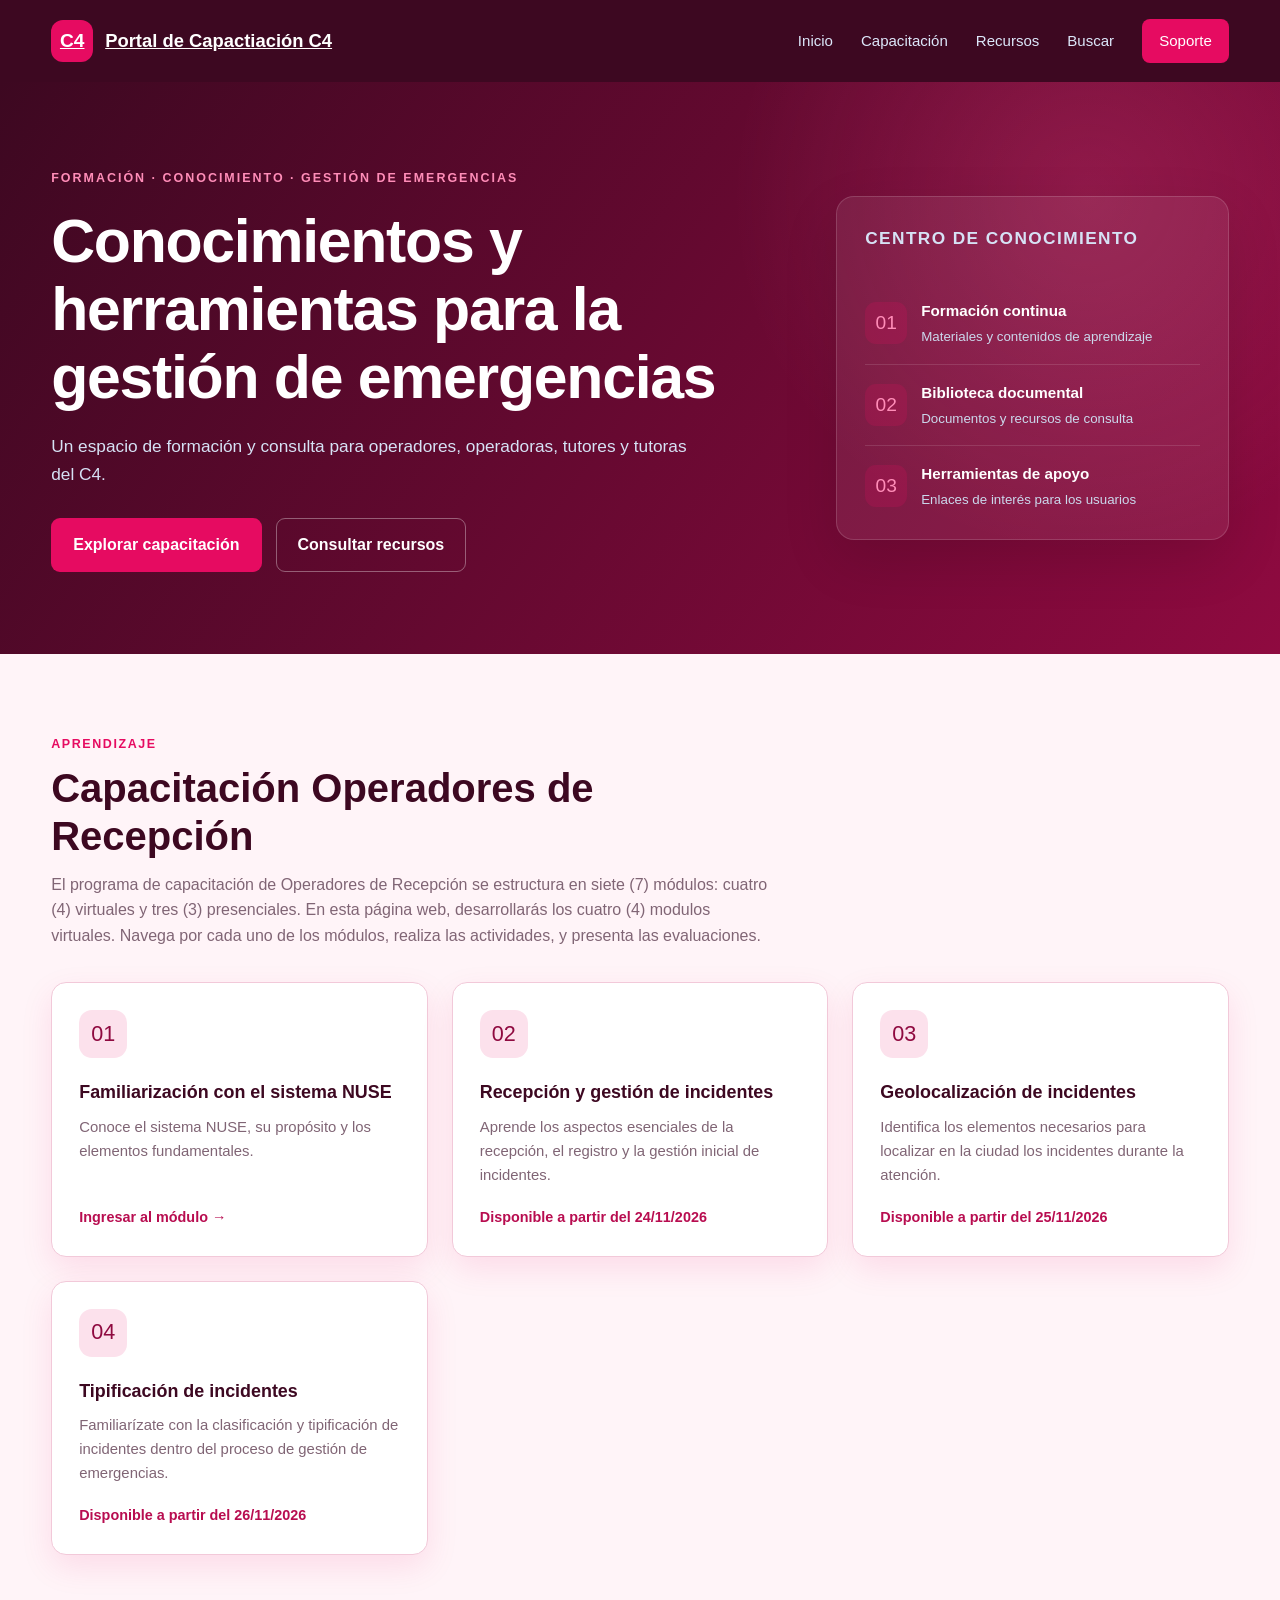
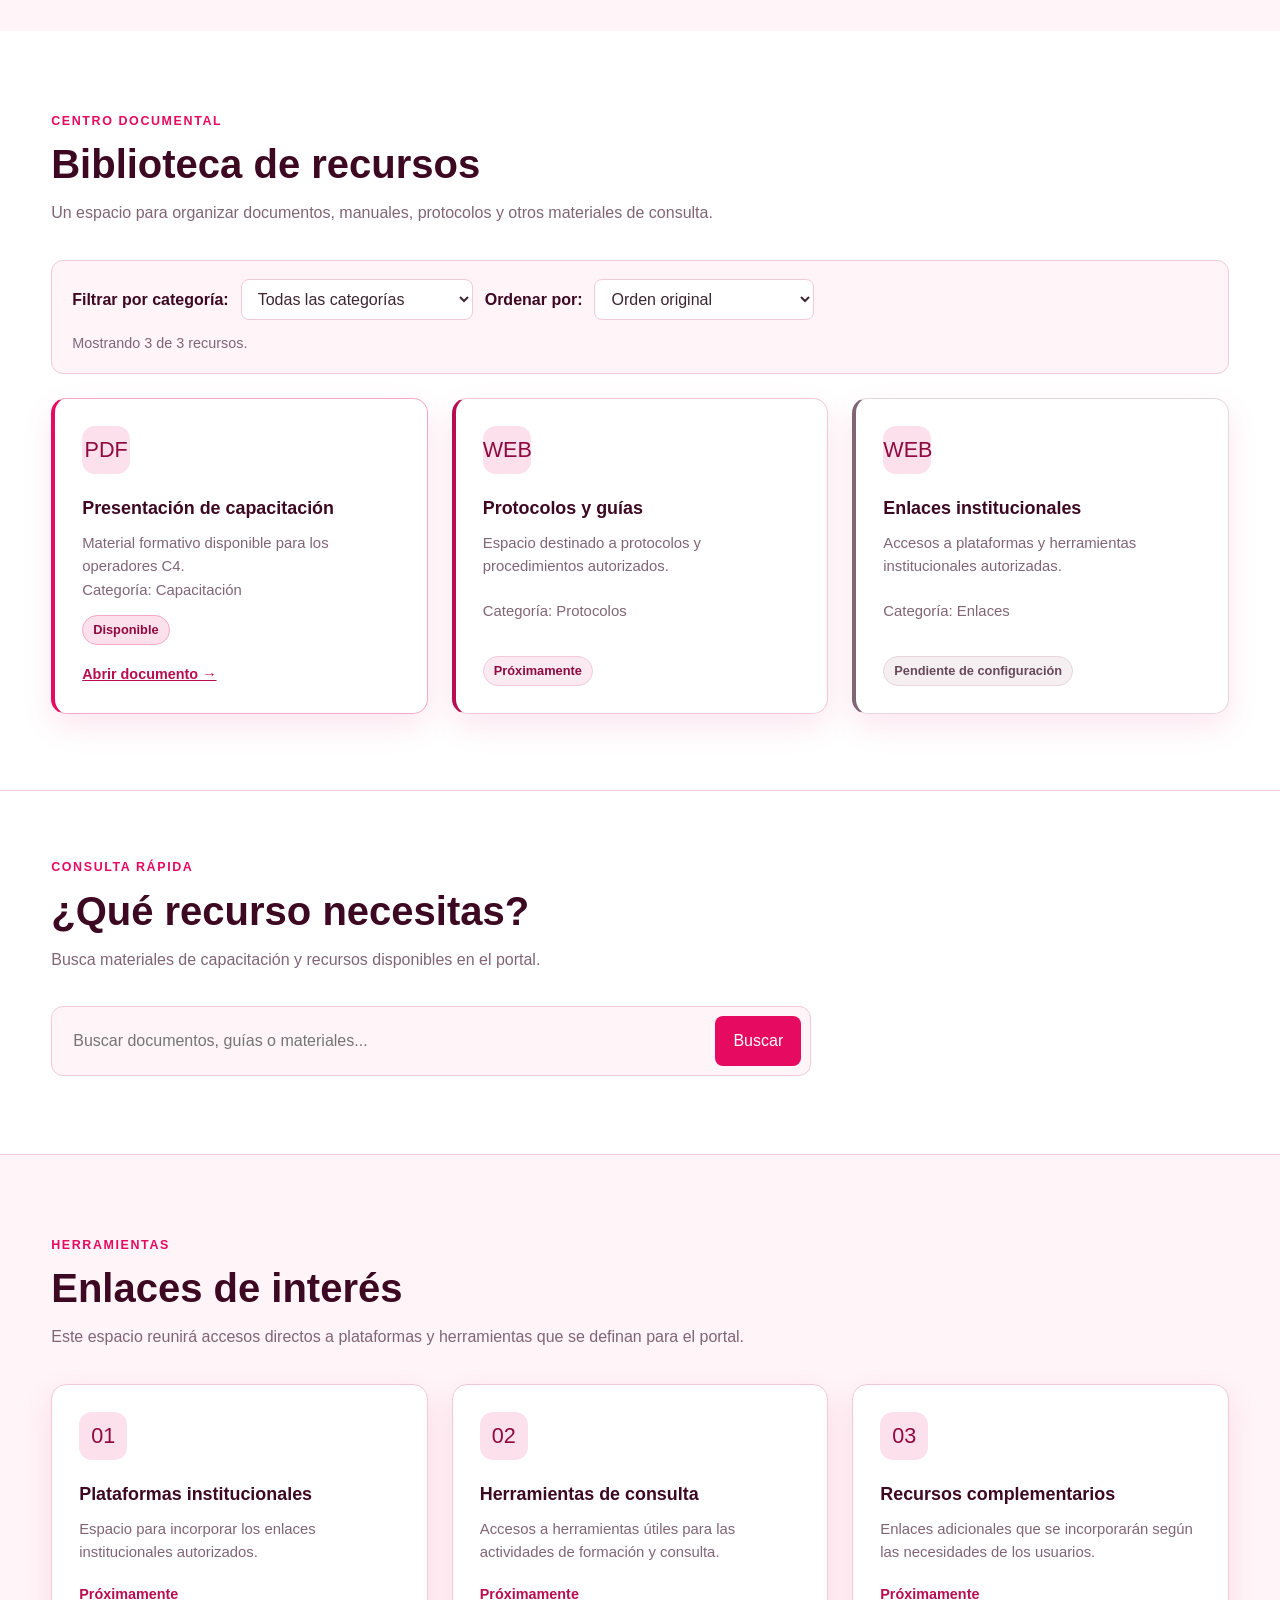
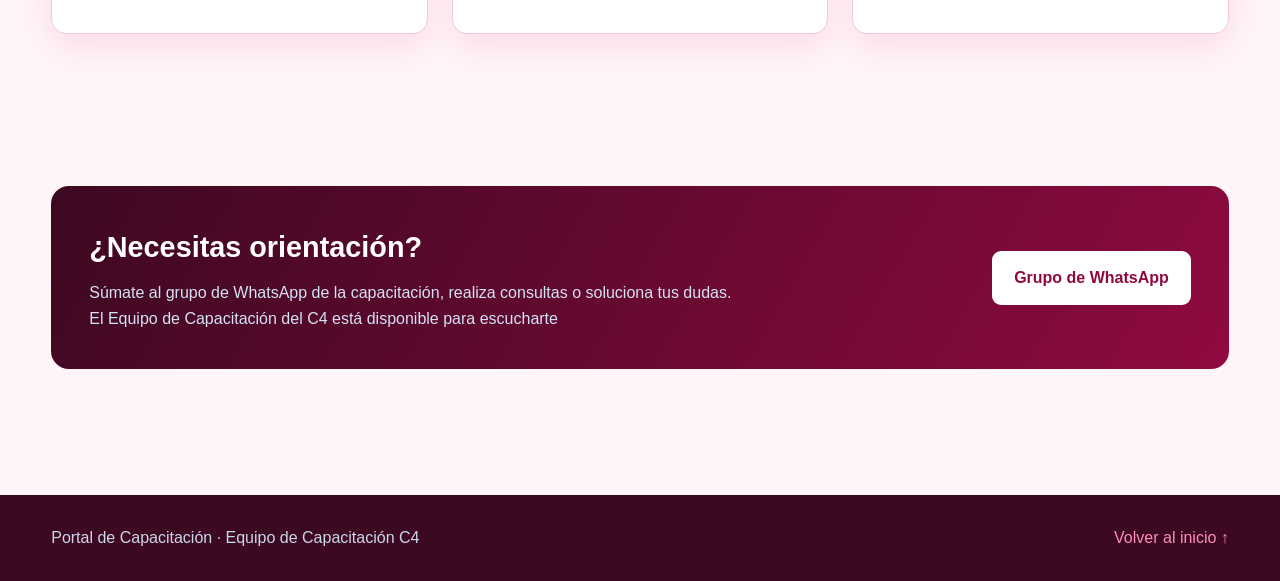
==== index.html @ d9628cd6 "Update index.html" ====
<!DOCTYPE html>
<html lang="es">

<head>
    <link rel="icon" type="image/png" href="/operadoresC4/assets/img/logo.png">
    <meta charset="UTF-8">
    <meta name="viewport" content="width=device-width, initial-scale=1.0">
    <meta name="description" content="Portal de capacitación y recursos para operadores, operadores, tutores y tutoras del C4.">
    <meta name="theme-color" content="#071A3D">

    <title>Portal de Capacitación | Operador de Recepción C4</title>

    <link rel="stylesheet" href="assets/css/style.css">
</head>

<body>

    <!-- ENCABEZADO -->
    <header>
        <div class="navbar">

            <a class="logo" href="#inicio" aria-label="Ir al inicio">
                <span class="logo-mark" aria-hidden="true">C4</span>
                <span>Portal de Capactiación C4</span>
            </a>

            <nav class="nav-links" aria-label="Navegación principal">
                <a href="#inicio">Inicio</a>
                <a href="#formacion">Capacitación</a>
                <a href="#recursos">Recursos</a>
                <a href="#busqueda">Buscar</a>
                <a class="nav-cta" href="#contacto">Soporte</a>
            </nav>

        </div>
    </header>

    <main>

        <!-- PRESENTACIÓN PRINCIPAL -->
        <section id="inicio" class="hero">

            <div class="hero-inner">

                <div class="hero-content">

                    <span class="eyebrow">
                        FORMACIÓN · CONOCIMIENTO · GESTIÓN DE EMERGENCIAS
                    </span>

                    <h1>
                        Conocimientos y herramientas para
                        la gestión de emergencias
                    </h1>

                    <p>
                        Un espacio de formación y consulta para operadores, 
                        operadoras, tutores y tutoras del C4.
                    </p>

                    <div class="hero-actions">

                        <a class="btn" href="#formacion">
                            Explorar capacitación
                        </a>

                        <a class="btn btn-outline" href="#recursos">
                            Consultar recursos
                        </a>

                    </div>

                </div>

                <aside class="hero-panel" aria-label="Accesos destacados">

                    <p class="panel-label">Centro de conocimiento</p>

                    <div class="panel-item">
                        <span class="panel-icon" aria-hidden="true">01</span>
                        <div>
                            <strong>Formación continua</strong>
                            <small>Materiales y contenidos de aprendizaje</small>
                        </div>
                    </div>

                    <div class="panel-item">
                        <span class="panel-icon" aria-hidden="true">02</span>
                        <div>
                            <strong>Biblioteca documental</strong>
                            <small>Documentos y recursos de consulta</small>
                        </div>
                    </div>

                    <div class="panel-item">
                        <span class="panel-icon" aria-hidden="true">03</span>
                        <div>
                            <strong>Herramientas de apoyo</strong>
                            <small>Enlaces de interés para los usuarios</small>
                        </div>
                    </div>

                </aside>

            </div>

        </section>

        <!-- FORMACIÓN Y CAPACITACIÓN -->
        <section id="formacion" class="section">

            <div class="container">

                <div class="section-heading">

                    <span class="section-kicker">APRENDIZAJE</span>

                    <h2>Capacitación Operadores de Recepción</h2>

                    <p>
                        El programa de capacitación de Operadores de Recepción se estructura en siete (7) módulos: 
                        cuatro (4) virtuales y tres (3) presenciales.
                        En esta página web, desarrollarás los cuatro (4) modulos virtuales. 
                        Navega por cada uno de los módulos, realiza las actividades, y presenta las evaluaciones.
                    </p>

                </div>

                
            <div class="resource-grid">
            
                <a class="resource-card" href="modulos/familiarizacion-nuse.html">
                    <span class="resource-icon" aria-hidden="true">01</span>
            
                    <h3>Familiarización con el sistema NUSE</h3>
            
                    <p>
                        Conoce el sistema NUSE, su propósito y los elementos
                        fundamentales.
                    </p>
            
                    <span class="card-link">Ingresar al módulo →</span>
                </a>
            
                <a class="resource-card" href="modulos/recepcion-n-incidentes.html">
                    <span class="resource-icon" aria-hidden="true">02</span>
            
                    <h3>Recepción y gestión de incidentes</h3>
            
                    <p>
                        Aprende los aspectos esenciales de la recepción,
                        el registro y la gestión inicial de incidentes.
                    </p>
            
                    <span class="card-link"> Disponible a partir del 24/11/2026</span>
                </a>
            
                <a class="resource-card" href="modulos/geolocalizacion-incidentes.html">
                    <span class="resource-icon" aria-hidden="true">03</span>
            
                    <h3>Geolocalización de incidentes</h3>
            
                    <p>
                        Identifica los elementos necesarios para localizar
                        en la ciudad los incidentes durante la atención.
                    </p>
            
                    <span class="card-link">Disponible a partir del 25/11/2026</span>
                </a>
            
                <a class="resource-card" href="modulos/tipificacion-incidentes.html">
                    <span class="resource-icon" aria-hidden="true">04</span>
            
                    <h3>Tipificación de incidentes</h3>
            
                    <p>
                        Familiarízate con la clasificación y tipificación
                        de incidentes dentro del proceso de gestión de emergencias.
                    </p>
            
                    <span class="card-link">Disponible a partir del 26/11/2026</span>
                </a>
            
            </div>

            </div>

        </section>

        <!-- BIBLIOTECA DE RECURSOS -->
        <section id="recursos" class="section" style="background: #FFFFFF;">

            <div class="container">

                <div class="section-heading">

                    <span class="section-kicker">CENTRO DOCUMENTAL</span>

                    <h2>Biblioteca de recursos</h2>

                    <p>
                        Un espacio para organizar documentos, manuales,
                        protocolos y otros materiales de consulta.
                    </p>

                </div>

            <div class="library-filters">
                <label for="filtroCategoria">Filtrar por categoría:</label>
            
                <select id="filtroCategoria" name="categoria">
                    <option value="todas">Todas las categorías</option>
                    <option value="Capacitación">Capacitación</option>
                    <option value="Protocolos">Protocolos</option>
                    <option value="Enlaces">Enlaces institucionales</option>
                </select>
                
                <label for="ordenRecursos">Ordenar por:</label>
                <select id="ordenRecursos" name="orden">
                    <option value="original">Orden original</option>
                    <option value="nombre">Nombre (A–Z)</option>
                    <option value="disponibilidad">Disponibilidad</option>
                </select>

                <p id="resultadoFiltro" aria-live="polite">
                    Mostrando todos los recursos.
                </p>
            </div>
   
            <div
                id="bibliotecaRecursos"
                class="resource-grid"
                aria-live="polite"
            >
                <article class="resource-card">
                    <span class="resource-icon" aria-hidden="true">PDF</span>
            
                    <h3>Materiales de la capacitación</h3>
            
                    <p>
                        Consulta el material formativo disponible
                        para Operador de Recepción.
                    </p>
            
                    <a
                        class="card-link"
                        href="assets/documentos/Presentaci%C3%B3n_1.pdf"
                        target="_blank"
                        rel="noopener noreferrer"
                    >
                        Abrir documento →
                    </a>
                </article>
            
                <article class="resource-card">
                    <span class="resource-icon" aria-hidden="true">GUIA</span>
            
                    <h3>Protocolos y guías</h3>
            
                    <p>
                        Espacio destinado a protocolos y procedimientos
                        autorizados.
                    </p>
            
                    <span class="card-link">Próximamente</span>
                </article>
            
                <article class="resource-card">
                    <span class="resource-icon" aria-hidden="true">WEB</span>
            
                    <h3>Enlaces institucionales</h3>
            
                    <p>
                        Accesos a plataformas y herramientas
                        de ayuda.
                    </p>
            
                    <span class="card-link">Pendientes de configuración</span>
                </article>
            </div>
            </div>

        </section>

        <!-- BUSCADOR -->
        <section id="busqueda" class="search-section">

            <div class="container">

                <div class="section-heading">

                    <span class="section-kicker">CONSULTA RÁPIDA</span>

                    <h2>¿Qué recurso necesitas?</h2>

                    <p>
                        Busca materiales de capacitación y recursos
                        disponibles en el portal.
                    </p>

                </div>

                <form
                    class="search-box"
                    id="searchForm"
                    role="search"
                >

                    <label
                        for="searchInput"
                        style="position:absolute; width:1px; height:1px; overflow:hidden; clip-path:inset(50%);"
                    >
                        Buscar recursos
                    </label>

                    <input
                        type="search"
                        id="searchInput"
                        name="q"
                        placeholder="Buscar documentos, guías o materiales..."
                    >

                    <button type="submit">Buscar</button>

                </form>

                <div
                    id="searchResults"
                    class="search-results"
                    aria-live="polite"
                ></div>

            </div>

        </section>

        <!-- ENLACES DE INTERÉS -->
        <section id="enlaces" class="section">

            <div class="container">

                <div class="section-heading">

                    <span class="section-kicker">HERRAMIENTAS</span>

                    <h2>Enlaces de interés</h2>

                    <p>
                        Este espacio reunirá accesos directos a plataformas
                        y herramientas que se definan para el portal.
                    </p>

                </div>

                <div class="resource-grid">

                    <article class="resource-card">

                        <span class="resource-icon" aria-hidden="true">01</span>

                        <h3>Plataformas institucionales</h3>

                        <p>
                            Espacio para incorporar los enlaces institucionales
                            autorizados.
                        </p>

                        <span class="card-link">Próximamente</span>

                    </article>

                    <article class="resource-card">

                        <span class="resource-icon" aria-hidden="true">02</span>

                        <h3>Herramientas de consulta</h3>

                        <p>
                            Accesos a herramientas útiles para las actividades
                            de formación y consulta.
                        </p>

                        <span class="card-link">Próximamente</span>

                    </article>

                    <article class="resource-card">

                        <span class="resource-icon" aria-hidden="true">03</span>

                        <h3>Recursos complementarios</h3>

                        <p>
                            Enlaces adicionales que se incorporarán según
                            las necesidades de los usuarios.
                        </p>

                        <span class="card-link">Próximamente</span>

                    </article>

                </div>

            </div>

        </section>

        <!-- CONTACTO Y SOPORTE -->
        <section id="contacto" class="section">

            <div class="container">

                <div class="contact-box">

                    <div>

                        <h2>¿Necesitas orientación?</h2>

                        <p>
                            Súmate al grupo de WhatsApp de la capacitación, realiza consultas o
                            soluciona tus dudas. El Equipo de Capacitación del C4 está disponible
                            para escucharte
                        </p>

                    </div>

                    <a
                        class="btn"
                        href="https://chat.whatsapp.com/EVJn0rxJquo6xdqb8U2rnk?s=cl&p=i&mlu=4&ilr=4"
                        target="_blank"
                        rel="noopener noreferrer"
                    >
                        Grupo de WhatsApp 
                    </a>

                </div>

            </div>

        </section>

    </main>

    <!-- PIE DE PÁGINA -->
    <footer class="footer">

        <div class="footer-inner">

            <p>
                Portal de Capacitación · Equipo de Capacitación C4
            </p>

            <a href="#inicio">Volver al inicio ↑</a>

        </div>

    </footer>

    <!-- FUNCIONALIDAD DEL BUSCADOR -->
    <script src="assets/js/script.js"></script>

</body>
</html>
---- assets/css/style.css ----
/* =========================================
   PORTAL OPERADORES C4
   Diseño institucional y tecnológico
========================================= */

:root {
    --azul-oscuro: #3D0821;
    --azul: #8F0A40;
    --azul-brillante: #E60B61;
    --cian: #FF5C9A;
    --fondo: #FFF4F8;
    --blanco: #FFFFFF;
    --texto: #3D2631;
    --texto-secundario: #806575;
    --borde: #F2C9D9;
    --sombra: 0 12px 32px rgba(230, 11, 97, 0.10);
}
* {
    margin: 0;
    padding: 0;
    box-sizing: border-box;
}

html {
    scroll-behavior: smooth;
    scroll-padding-top: 90px;
}

body {
    font-family: Arial, Helvetica, sans-serif;
    background: var(--fondo);
    color: var(--texto);
    line-height: 1.6;
}

a {
    color: inherit;
}

button,
input {
    font: inherit;
}

/* ENCABEZADO Y NAVEGACIÓN */

header {
    background: var(--azul-oscuro);
    color: var(--blanco);
}

.navbar {
    width: min(1200px, 92%);
    min-height: 82px;
    margin: auto;
    display: flex;
    justify-content: space-between;
    align-items: center;
    gap: 24px;
}

.logo {
    display: flex;
    align-items: center;
    gap: 12px;
    color: var(--blanco);
    font-size: 1.15rem;
    font-weight: 700;
}

.logo-mark {
    width: 42px;
    height: 42px;
    display: grid;
    place-items: center;
    border-radius: 12px;
    background: var(--azul-brillante);
    color: white;
    font-size: 1.2rem;
    font-weight: 800;
}

.nav-links {
    display: flex;
    align-items: center;
    gap: 28px;
}

.nav-links a {
    color: #DCE7FA;
    text-decoration: none;
    font-size: 0.94rem;
    transition: color 0.2s ease;
}

.nav-links a:hover {
    color: var(--cian);
}

.nav-links .nav-cta {
    padding: 10px 17px;
    border-radius: 8px;
    background: var(--azul-brillante);
    color: white;
}

/* PRESENTACIÓN PRINCIPAL */

.hero {
    position: relative;
    overflow: hidden;
    background:
        radial-gradient(
            circle at 85% 20%,
            rgba(56, 189, 248, 0.18),
            transparent 30%
        ),
        linear-gradient(125deg, #071A3D, #123C82);
    color: white;
}

.hero-inner {
    width: min(1200px, 92%);
    min-height: 440px;
    margin: auto;
    padding: 82px 0;
    display: grid;
    grid-template-columns: 1.3fr 0.7fr;
    align-items: center;
    gap: 56px;
}

.eyebrow {
    display: inline-block;
    margin-bottom: 18px;
    color: #7DD3FC;
    font-size: 0.78rem;
    font-weight: 700;
    letter-spacing: 2px;
    text-transform: uppercase;
}

.hero h1 {
    max-width: 740px;
    margin-bottom: 22px;
    font-size: clamp(2.3rem, 5vw, 3.8rem);
    line-height: 1.12;
    letter-spacing: -1.3px;
}

.hero p {
    max-width: 650px;
    margin-bottom: 30px;
    color: #D6E2F5;
    font-size: 1.08rem;
}

.hero-actions {
    display: flex;
    flex-wrap: wrap;
    gap: 14px;
}

.btn {
    display: inline-flex;
    justify-content: center;
    align-items: center;
    gap: 8px;
    padding: 13px 21px;
    border: 1px solid transparent;
    border-radius: 9px;
    background: var(--azul-brillante);
    color: white;
    text-decoration: none;
    font-weight: 700;
    transition:
        transform 0.2s ease,
        background 0.2s ease;
}

.btn:hover {
    transform: translateY(-2px);
    background: #1D4ED8;
}

.btn-outline {
    border-color: rgba(255, 255, 255, 0.35);
    background: transparent;
    color: white;
}

.btn-outline:hover {
    background: rgba(255, 255, 255, 0.1);
}

.hero-panel {
    padding: 28px;
    border: 1px solid rgba(255, 255, 255, 0.15);
    border-radius: 18px;
    background: rgba(255, 255, 255, 0.07);
    box-shadow: 0 20px 55px rgba(0, 0, 0, 0.12);
}

.panel-label {
    margin-bottom: 20px;
    color: #93C5FD;
    font-size: 0.78rem;
    font-weight: 700;
    letter-spacing: 1.4px;
    text-transform: uppercase;
}

.panel-item {
    display: flex;
    align-items: center;
    gap: 14px;
    padding: 16px 0;
    border-bottom: 1px solid rgba(255, 255, 255, 0.12);
}

.panel-item:last-child {
    padding-bottom: 0;
    border-bottom: 0;
}

.panel-icon {
    width: 42px;
    height: 42px;
    flex-shrink: 0;
    display: grid;
    place-items: center;
    border-radius: 11px;
    background: rgba(56, 189, 248, 0.14);
    color: #7DD3FC;
    font-size: 1.2rem;
}

.panel-item strong {
    display: block;
    font-size: 0.95rem;
}

.panel-item small {
    display: block;
    margin-top: 3px;
    color: #CBD8EC;
}

/* CONTENIDO GENERAL */

.container {
    width: min(1200px, 92%);
    margin: auto;
}

.section {
    padding: 76px 0;
}

.section-heading {
    max-width: 720px;
    margin-bottom: 34px;
}

.section-kicker {
    color: var(--azul-brillante);
    font-size: 0.78rem;
    font-weight: 700;
    letter-spacing: 1.6px;
    text-transform: uppercase;
}

.section-heading h2 {
    margin: 8px 0 12px;
    color: var(--azul-oscuro);
    font-size: clamp(1.8rem, 4vw, 2.5rem);
    line-height: 1.2;
}

.section-heading p {
    color: var(--texto-secundario);
}

/* TARJETAS DE ACCESO */

.resource-grid {
    display: grid;
    grid-template-columns: repeat(3, minmax(0, 1fr));
    gap: 24px;
}

.resource-card {
    display: flex;
    flex-direction: column;
    min-height: 235px;
    padding: 27px;
    border: 1px solid var(--borde);
    border-radius: 15px;
    background: white;
    box-shadow: var(--sombra);
    text-decoration: none;
    transition:
        transform 0.22s ease,
        border-color 0.22s ease,
        box-shadow 0.22s ease;
}

.resource-card:hover {
    transform: translateY(-5px);
    border-color: #93C5FD;
    box-shadow: 0 18px 38px rgba(7, 26, 61, 0.12);
}

.resource-icon {
    width: 48px;
    height: 48px;
    display: grid;
    place-items: center;
    margin-bottom: 20px;
    border-radius: 13px;
    background: #EAF2FF;
    color: var(--azul-brillante);
    font-size: 1.35rem;
}

.resource-card h3 {
    margin-bottom: 9px;
    color: var(--azul-oscuro);
    font-size: 1.12rem;
}

.resource-card p {
    flex-grow: 1;
    color: var(--texto-secundario);
    font-size: 0.93rem;
}

.card-link {
    display: inline-block;
    margin-top: 18px;
    color: var(--azul-brillante);
    font-size: 0.9rem;
    font-weight: 700;
}

/* BUSCADOR */

.search-section {
    padding: 62px 0;
    background: white;
    border-top: 1px solid var(--borde);
    border-bottom: 1px solid var(--borde);
}

.search-box {
    display: flex;
    align-items: center;
    gap: 12px;
    max-width: 760px;
    margin-top: 24px;
    padding: 9px;
    border: 1px solid var(--borde);
    border-radius: 12px;
    background: var(--fondo);
}

.search-box input {
    width: 100%;
    min-width: 0;
    padding: 12px;
    border: 0;
    outline: 0;
    background: transparent;
    color: var(--texto);
}

.search-box:focus-within {
    border-color: var(--azul-brillante);
    box-shadow: 0 0 0 3px rgba(37, 99, 235, 0.12);
}

.search-box button {
    padding: 12px 18px;
    border: 0;
    border-radius: 8px;
    background: var(--azul-brillante);
    color: white;
    cursor: pointer;
}

.search-results {
    max-width: 760px;
    margin-top: 16px;
}

/* CONTACTO */

.contact-box {
    display: flex;
    justify-content: space-between;
    align-items: center;
    gap: 30px;
    padding: 38px;
    border-radius: 18px;
    background: linear-gradient(120deg, #0B2453, #174A9D);
    color: white;
}

.contact-box h2 {
    margin-bottom: 10px;
    font-size: 1.8rem;
}

.contact-box p {
    max-width: 650px;
    color: #D6E2F5;
}

.contact-box .btn {
    flex-shrink: 0;
    background: white;
    color: var(--azul-oscuro);
}

/* PIE DE PÁGINA */

.footer {
    margin-top: 50px;
    padding: 30px 0;
    background: var(--azul-oscuro);
    color: #CBD8EC;
}

.footer-inner {
    width: min(1200px, 92%);
    margin: auto;
    display: flex;
    justify-content: space-between;
    align-items: center;
    flex-wrap: wrap;
    gap: 16px;
}

.footer a {
    color: #93C5FD;
    text-decoration: none;
}

/* ACCESIBILIDAD */

a:focus-visible,
button:focus-visible {
    outline: 3px solid var(--cian);
    outline-offset: 4px;
}

/* DISEÑO ADAPTABLE */

@media (max-width: 900px) {
    .hero-inner {
        grid-template-columns: 1fr;
        gap: 36px;
        padding: 64px 0;
    }

    .hero-panel {
        max-width: 600px;
    }

    .resource-grid {
        grid-template-columns: repeat(2, minmax(0, 1fr));
    }

    .contact-box {
        align-items: flex-start;
        flex-direction: column;
    }
}

@media (max-width: 600px) {
    .navbar {
        padding: 18px 0;
        align-items: flex-start;
        flex-direction: column;
    }

    .nav-links {
        width: 100%;
        flex-wrap: wrap;
        gap: 14px 20px;
    }

    .hero-inner {
        padding: 52px 0;
    }

    .hero h1 {
        letter-spacing: -0.5px;
    }

    .section {
        padding: 54px 0;
    }

    .resource-grid {
        grid-template-columns: 1fr;
    }

    .resource-card {
        min-height: 200px;
    }

    .search-box {
        align-items: stretch;
        flex-direction: column;
    }

    .search-box button {
        width: 100%;
    }

    .contact-box {
        padding: 26px;
    }

    .footer-inner {
        align-items: flex-start;
        flex-direction: column;
    }
}

@media (prefers-reduced-motion: reduce) {
    html {
        scroll-behavior: auto;
    }

    *,
    *::before,
    *::after {
        transition-duration: 0.01ms !important;
        animation-duration: 0.01ms !important;
    }
}

/* FILTROS DE LA BIBLIOTECA */
.library-filters {
    display: flex;
    flex-wrap: wrap;
    align-items: center;
    gap: 12px;
    margin: 0 0 24px;
    padding: 18px 20px;
    border: 1px solid var(--borde);
    border-radius: 12px;
    background: var(--fondo);
}

.library-filters label {
    color: var(--azul-oscuro);
    font-weight: 700;
}

.library-filters select {
    min-width: 220px;
    padding: 10px 36px 10px 12px;
    border: 1px solid var(--borde);
    border-radius: 8px;
    background: var(--blanco);
    color: var(--texto);
    font: inherit;
    cursor: pointer;
}

.library-filters select:focus-visible {
    outline: 3px solid var(--cian);
    outline-offset: 3px;
}

#resultadoFiltro {
    flex-basis: 100%;
    margin: 0;
    color: var(--texto-secundario);
    font-size: 0.9rem;
}

@media (max-width: 600px) {
    .library-filters {
        align-items: stretch;
        flex-direction: column;
    }

    .library-filters select {
        width: 100%;
        min-width: 0;
    }
}


/* INDICADORES DE DISPONIBILIDAD — PALETA ROSA */

.resource-card.status-available {
    border: 1px solid #F5A8C7;
    border-left: 4px solid #E60B61;
}

.resource-card.status-upcoming {
    border: 1px solid #F2C9D9;
    border-left: 4px solid #B80D50;
}

.resource-card.status-pending {
    border: 1px solid #E8D5DF;
    border-left: 4px solid #806575;
}

.status-badge {
    display: inline-flex;
    align-items: center;
    width: fit-content;
    max-width: 100%;
    margin-top: 12px;
    padding: 5px 10px;
    border: 1px solid transparent;
    border-radius: 999px;
    font-size: 0.8rem;
    font-weight: 700;
    line-height: 1.4;
}

.status-badge.status-available {
    color: #8F0A40;
    background: #FCE1EC;
    border-color: #F5A8C7;
}

.status-badge.status-upcoming {
    color: #8F0A40;
    background: #FBEAF1;
    border-color: #F2C9D9;
}

.status-badge.status-pending {
    color: #68495A;
    background: #F5EFF2;
    border-color: #E8D5DF;
}


/* =========================================
   IDENTIDAD VISUAL ROSA — PORTAL C4
   Color institucional: #E60B61
========================================= */

/* Portada */
.hero {
    background:
        radial-gradient(
            circle at 85% 20%,
            rgba(255, 92, 154, 0.20),
            transparent 30%
        ),
        linear-gradient(125deg, #3D0821, #8F0A40);
}

.eyebrow,
.panel-label {
    color: #FF8DB8;
}

.panel-icon {
    background: rgba(230, 11, 97, 0.18);
    color: #FF8DB8;
}

/* Navegación */
.nav-links a:hover,
.footer a:hover {
    color: #FF8DB8;
}

/* Botones y enlaces */
.btn:hover {
    background: #B80D50;
}

.nav-links .nav-cta:hover,
.search-box button:hover {
    background: #B80D50;
}

.btn-outline:hover {
    background: rgba(230, 11, 97, 0.18);
    border-color: #FF8DB8;
}

/* Tarjetas y sus iconos */
.resource-card:hover {
    border-color: #E60B61;
    box-shadow: 0 18px 38px rgba(230, 11, 97, 0.16);
}

.resource-icon {
    background: #FCE1EC;
    color: #8F0A40;
}

.card-link {
    color: #B80D50;
}

/* Buscador y filtros */
.search-box:focus-within {
    border-color: #E60B61;
    box-shadow: 0 0 0 3px rgba(230, 11, 97, 0.16);
}

.search-box button {
    transition: background 0.2s ease;
}

.library-filters select:focus-visible {
    outline-color: #E60B61;
}

/* Panel de contacto */
.contact-box {
    background: linear-gradient(120deg, #3D0821, #8F0A40);
}

.contact-box .btn {
    background: #FFFFFF;
    color: #8F0A40;
}

.contact-box .btn:hover {
    background: #FCE1EC;
}

/* Pie de página */
.footer a {
    color: #FF8DB8;
}

/* Accesibilidad: foco visible */
a:focus-visible,
button:focus-visible {
    outline-color: #E60B61;
}

/* Estados de disponibilidad: paleta rosa */
.resource-card.status-available {
    border-color: #F5A8C7;
    border-left-color: #E60B61;
}

.resource-card.status-upcoming {
    border-color: #F2C9D9;
    border-left-color: #B80D50;
}

.resource-card.status-pending {
    border-color: #E8D5DF;
    border-left-color: #806575;
}

.status-badge.status-available {
    color: #8F0A40;
    background: #FCE1EC;
    border-color: #F5A8C7;
}

.status-badge.status-upcoming {
    color: #8F0A40;
    background: #FBEAF1;
    border-color: #F2C9D9;
}

.status-badge.status-pending {
    color: #68495A;
    background: #F5EFF2;
    border-color: #E8D5DF;
}
/* CORRECCIÓN FINAL: PORTADA ROSA */
.hero {
    background:
        radial-gradient(
            circle at 85% 20%,
            rgba(255, 92, 154, 0.20),
            transparent 30%
        ),
        linear-gradient(125deg, #3D0821, #8F0A40) !important;
}

.eyebrow,
.panel-label {
    color: #FF8DB8;
}

.panel-icon {
    background: rgba(230, 11, 97, 0.18);
    color: #FF8DB8;
}

/* Ajustar la sangría de las listas numeradas y con viñetas */
.module-content-section ol,
.module-content-section ul {
    padding-left: 28px;
    margin-left: 0;
    box-sizing: border-box;
}

.module-content-section li {
    padding-left: 4px;
}
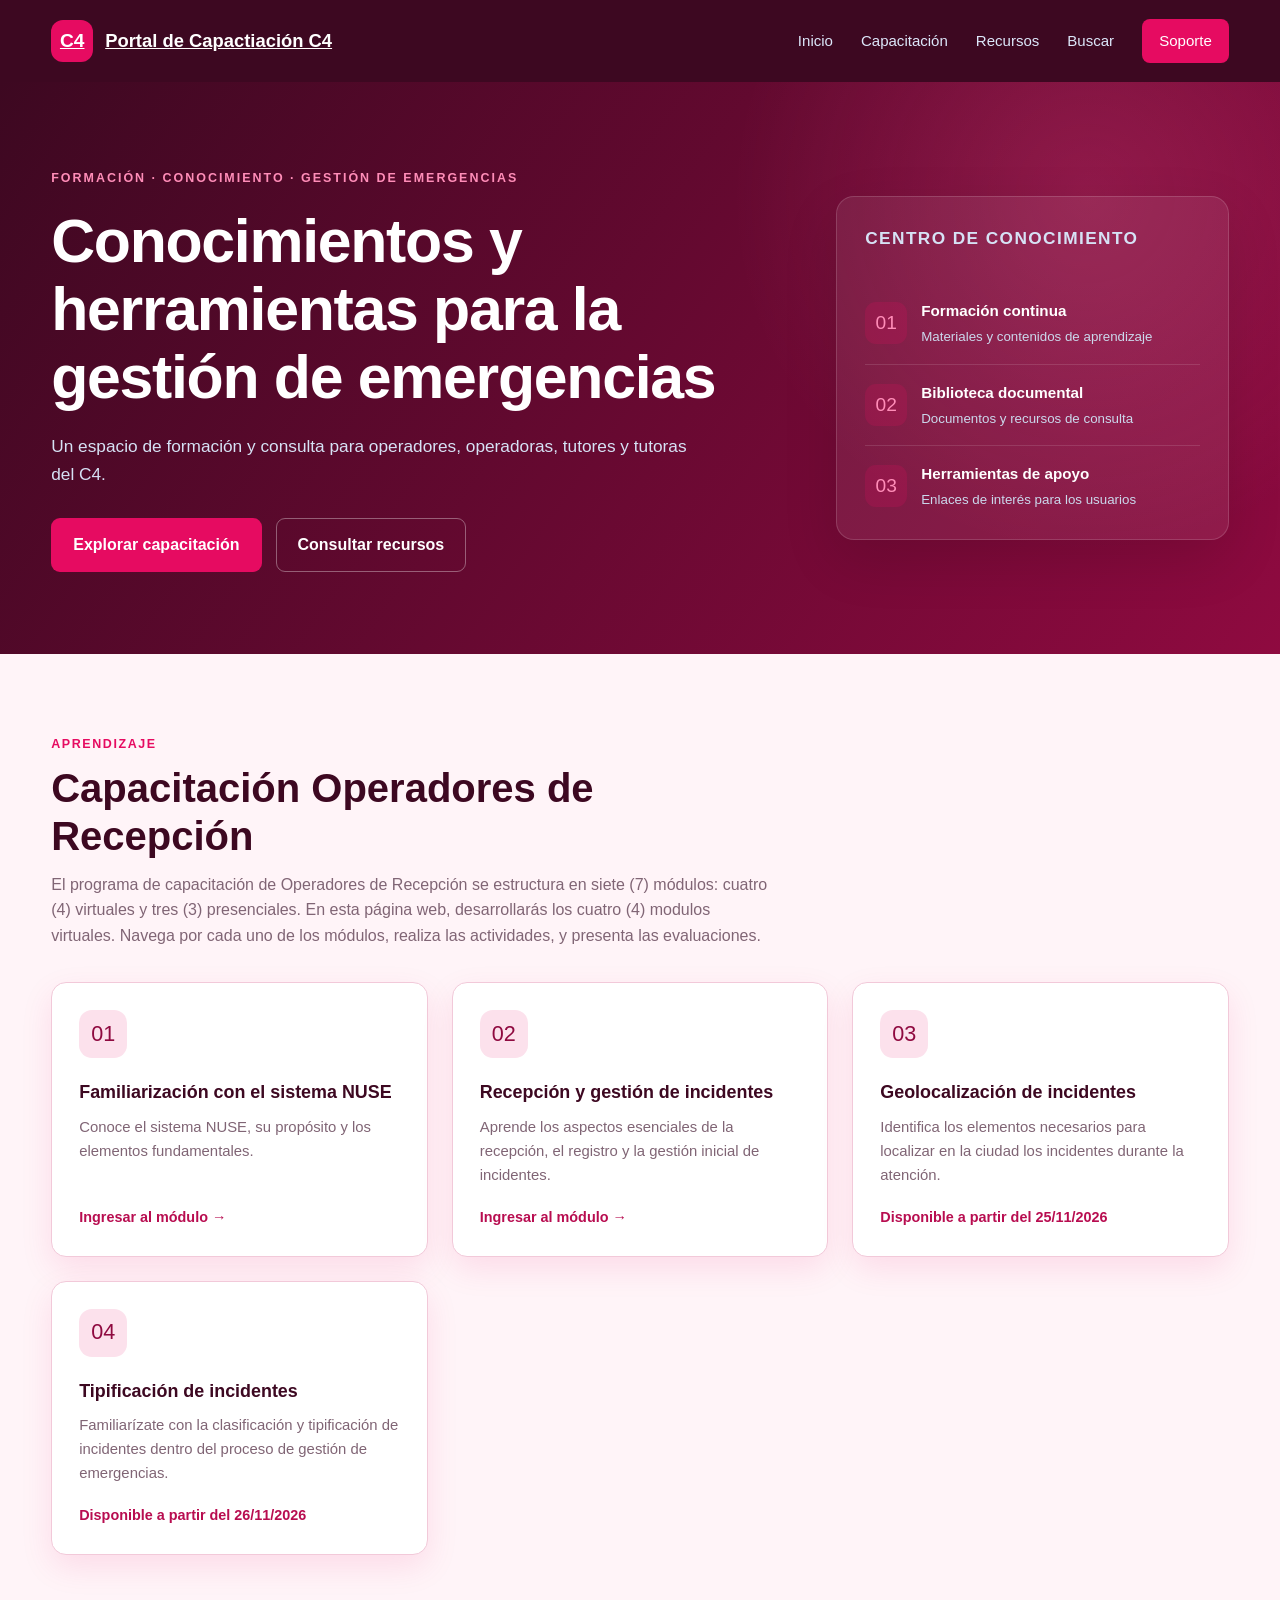
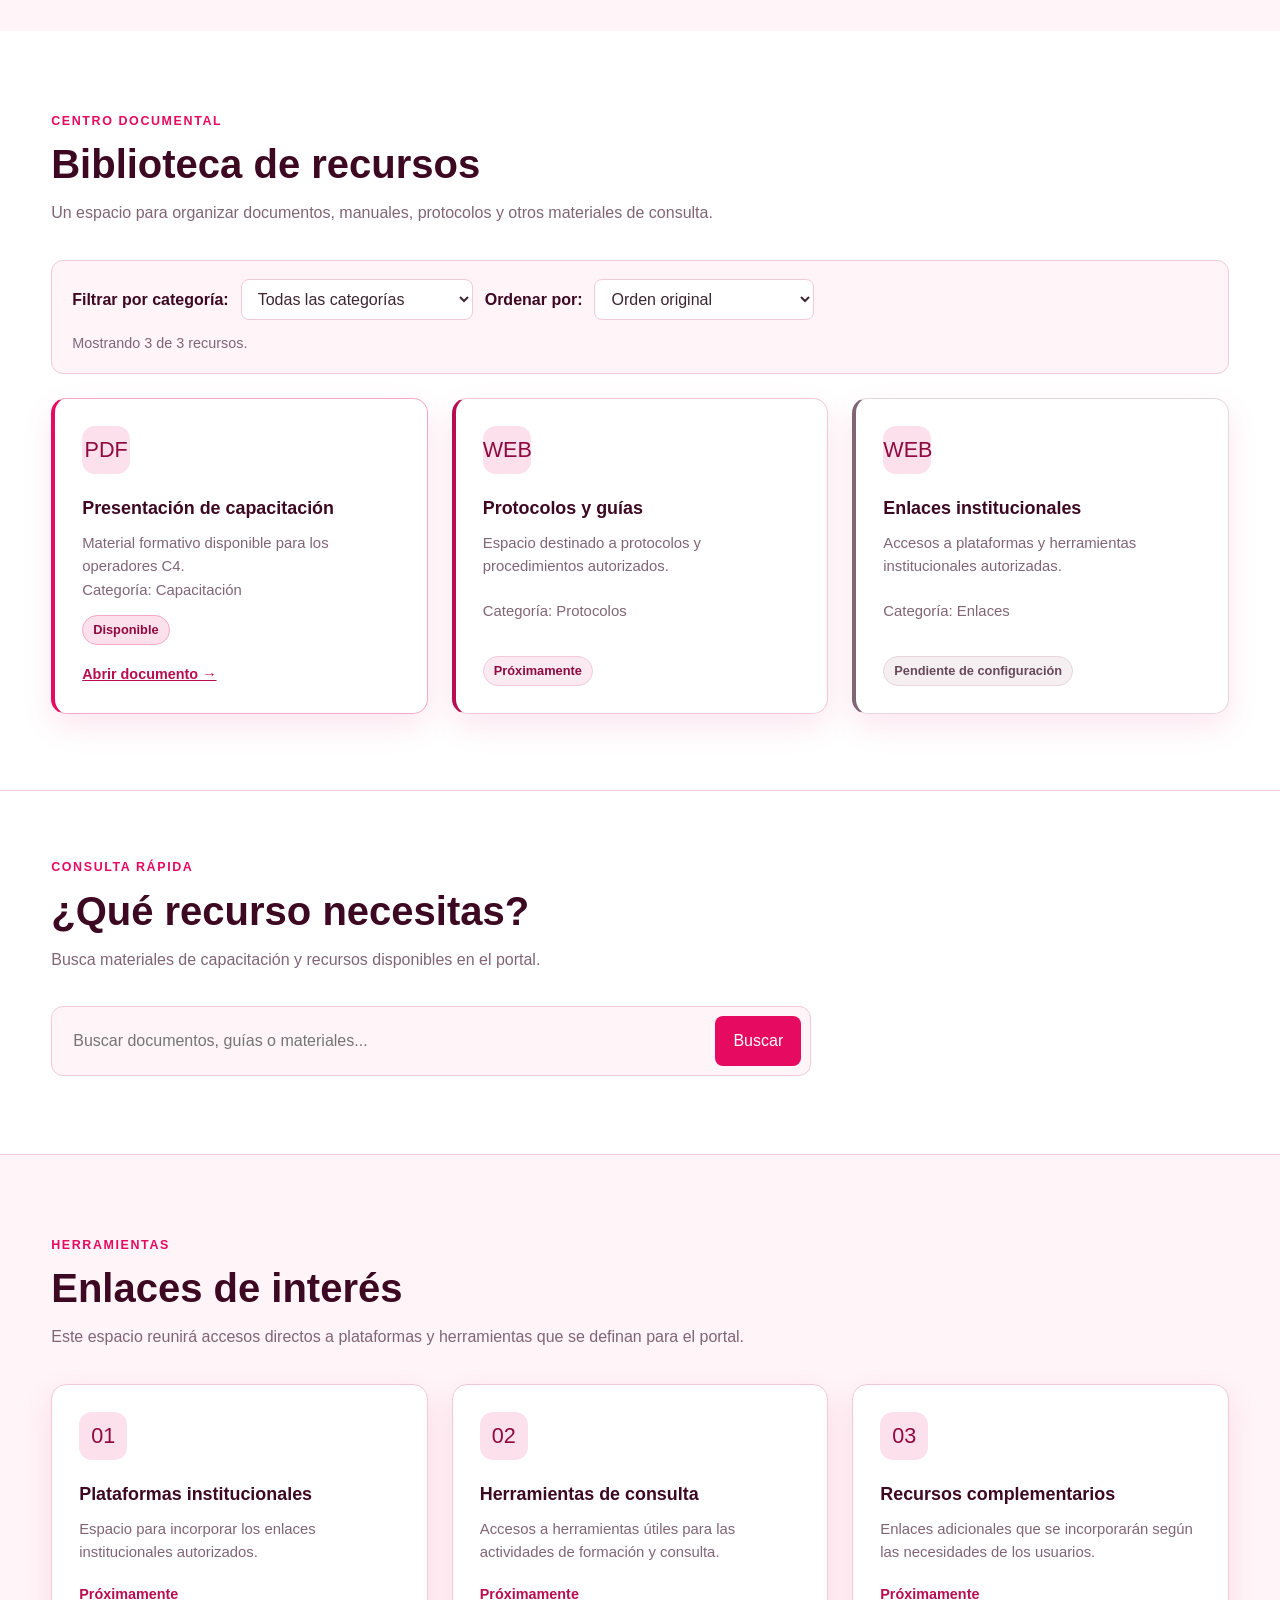
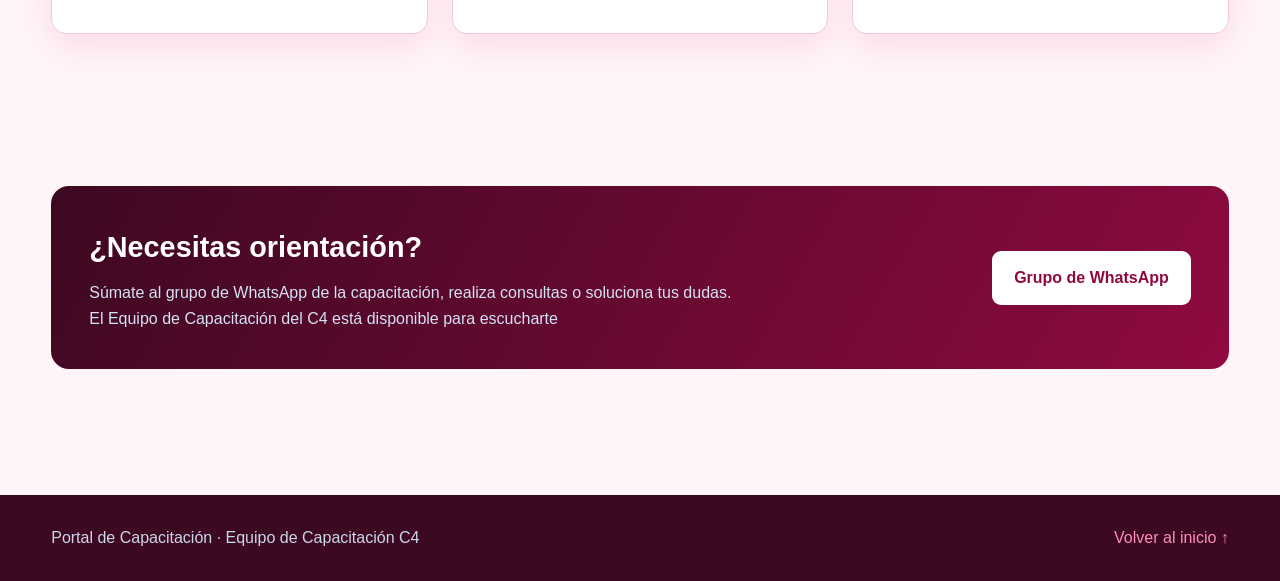
==== commit 970cdd0e: "Update card link text in index.html" ====
--- a/index.html
+++ b/index.html
@@ -153,7 +153,7 @@
                         el registro y la gestión inicial de incidentes.
                     </p>
             
-                    <span class="card-link"> Disponible a partir del 24/11/2026</span>
+                    <span class="card-link"> Ingresar al módulo →</span>
                 </a>
             
                 <a class="resource-card" href="modulos/geolocalizacion-incidentes.html">
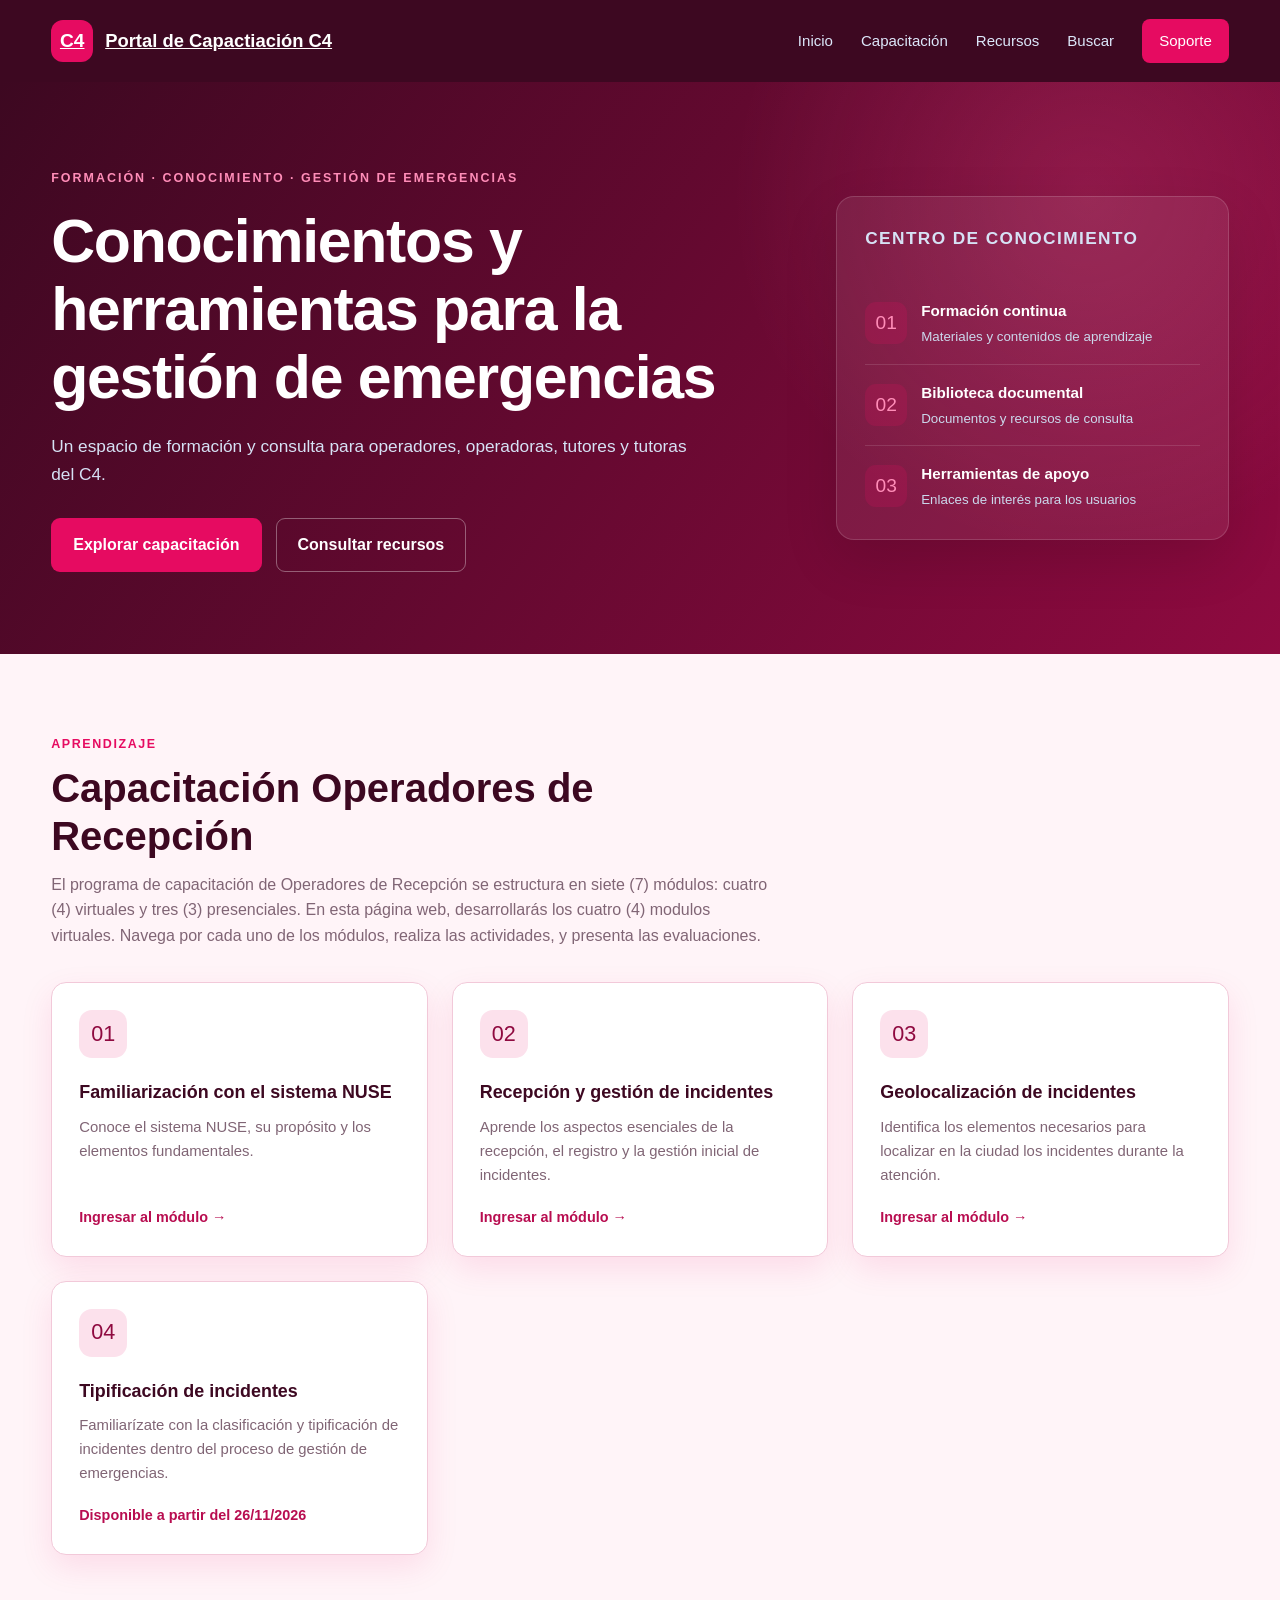
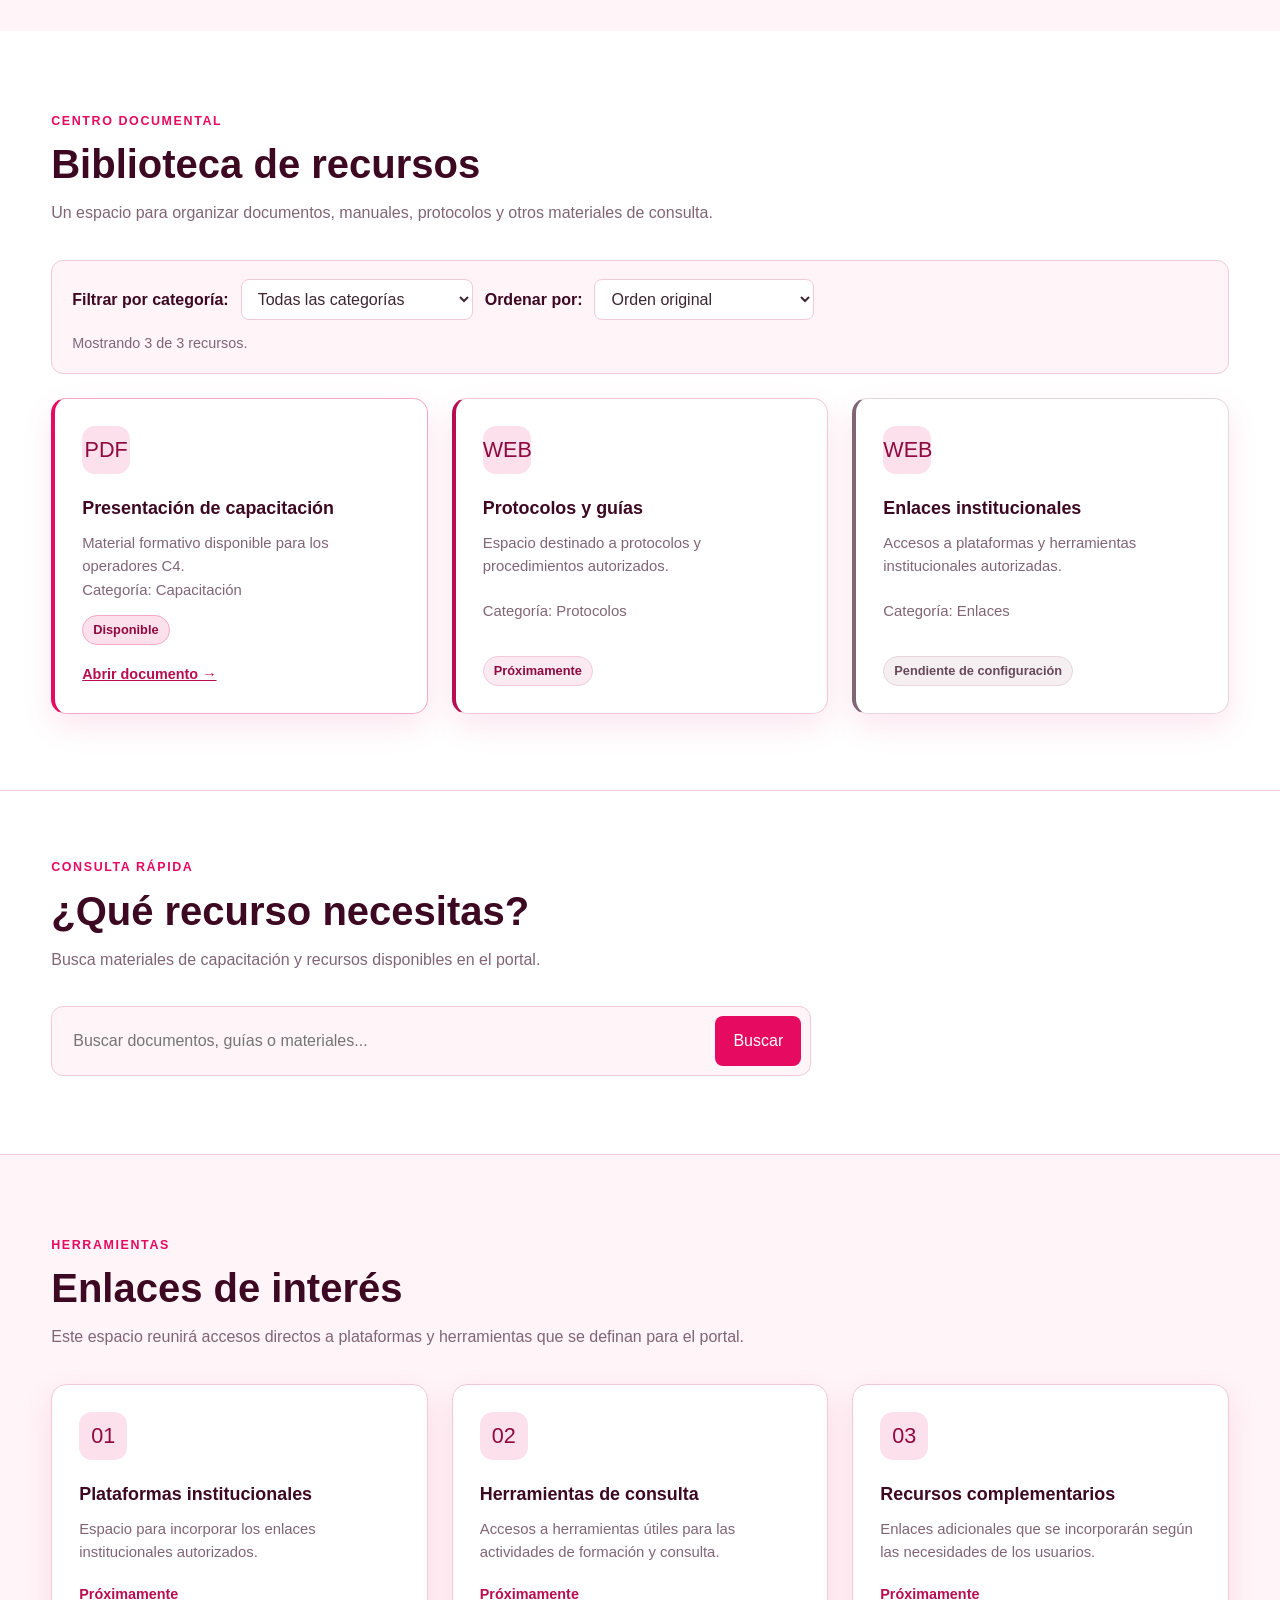
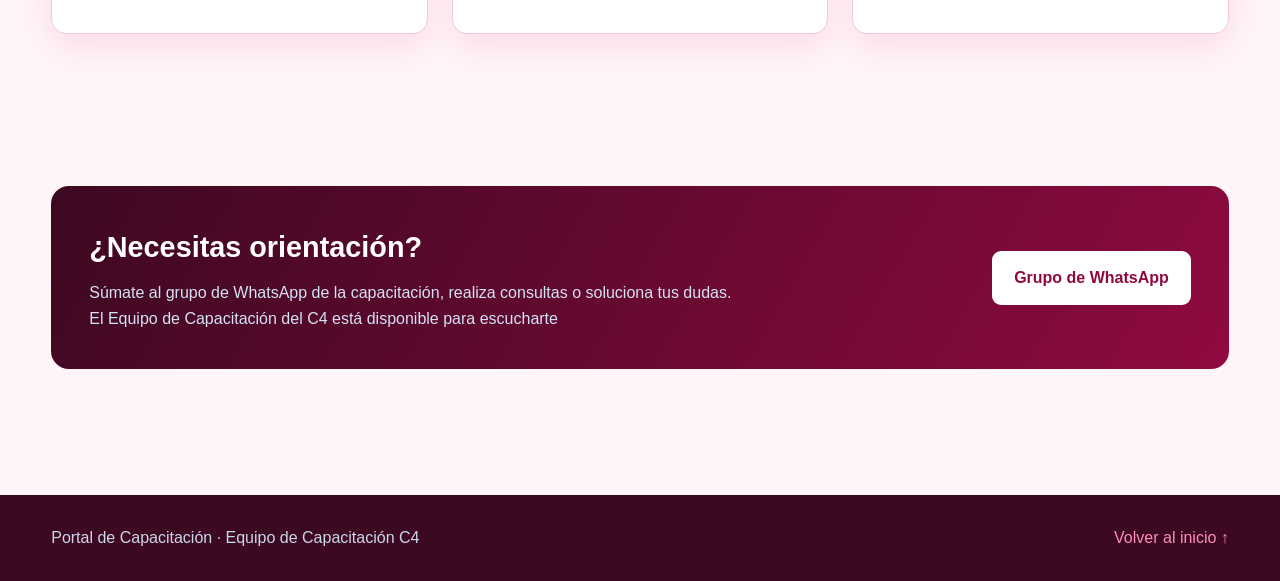
==== commit 119c7dd4: "Update card link text in index.html" ====
--- a/index.html
+++ b/index.html
@@ -143,7 +143,7 @@
                     <span class="card-link">Ingresar al módulo →</span>
                 </a>
             
-                <a class="resource-card" href="modulos/recepcion-n-incidentes.html">
+                <a class="resource-card" href="modulos/recepcion-gestion-incidentes.html">
                     <span class="resource-icon" aria-hidden="true">02</span>
             
                     <h3>Recepción y gestión de incidentes</h3>
@@ -166,7 +166,7 @@
                         en la ciudad los incidentes durante la atención.
                     </p>
             
-                    <span class="card-link">Disponible a partir del 25/11/2026</span>
+                    <span class="card-link"> Ingresar al módulo →</span>
                 </a>
             
                 <a class="resource-card" href="modulos/tipificacion-incidentes.html">
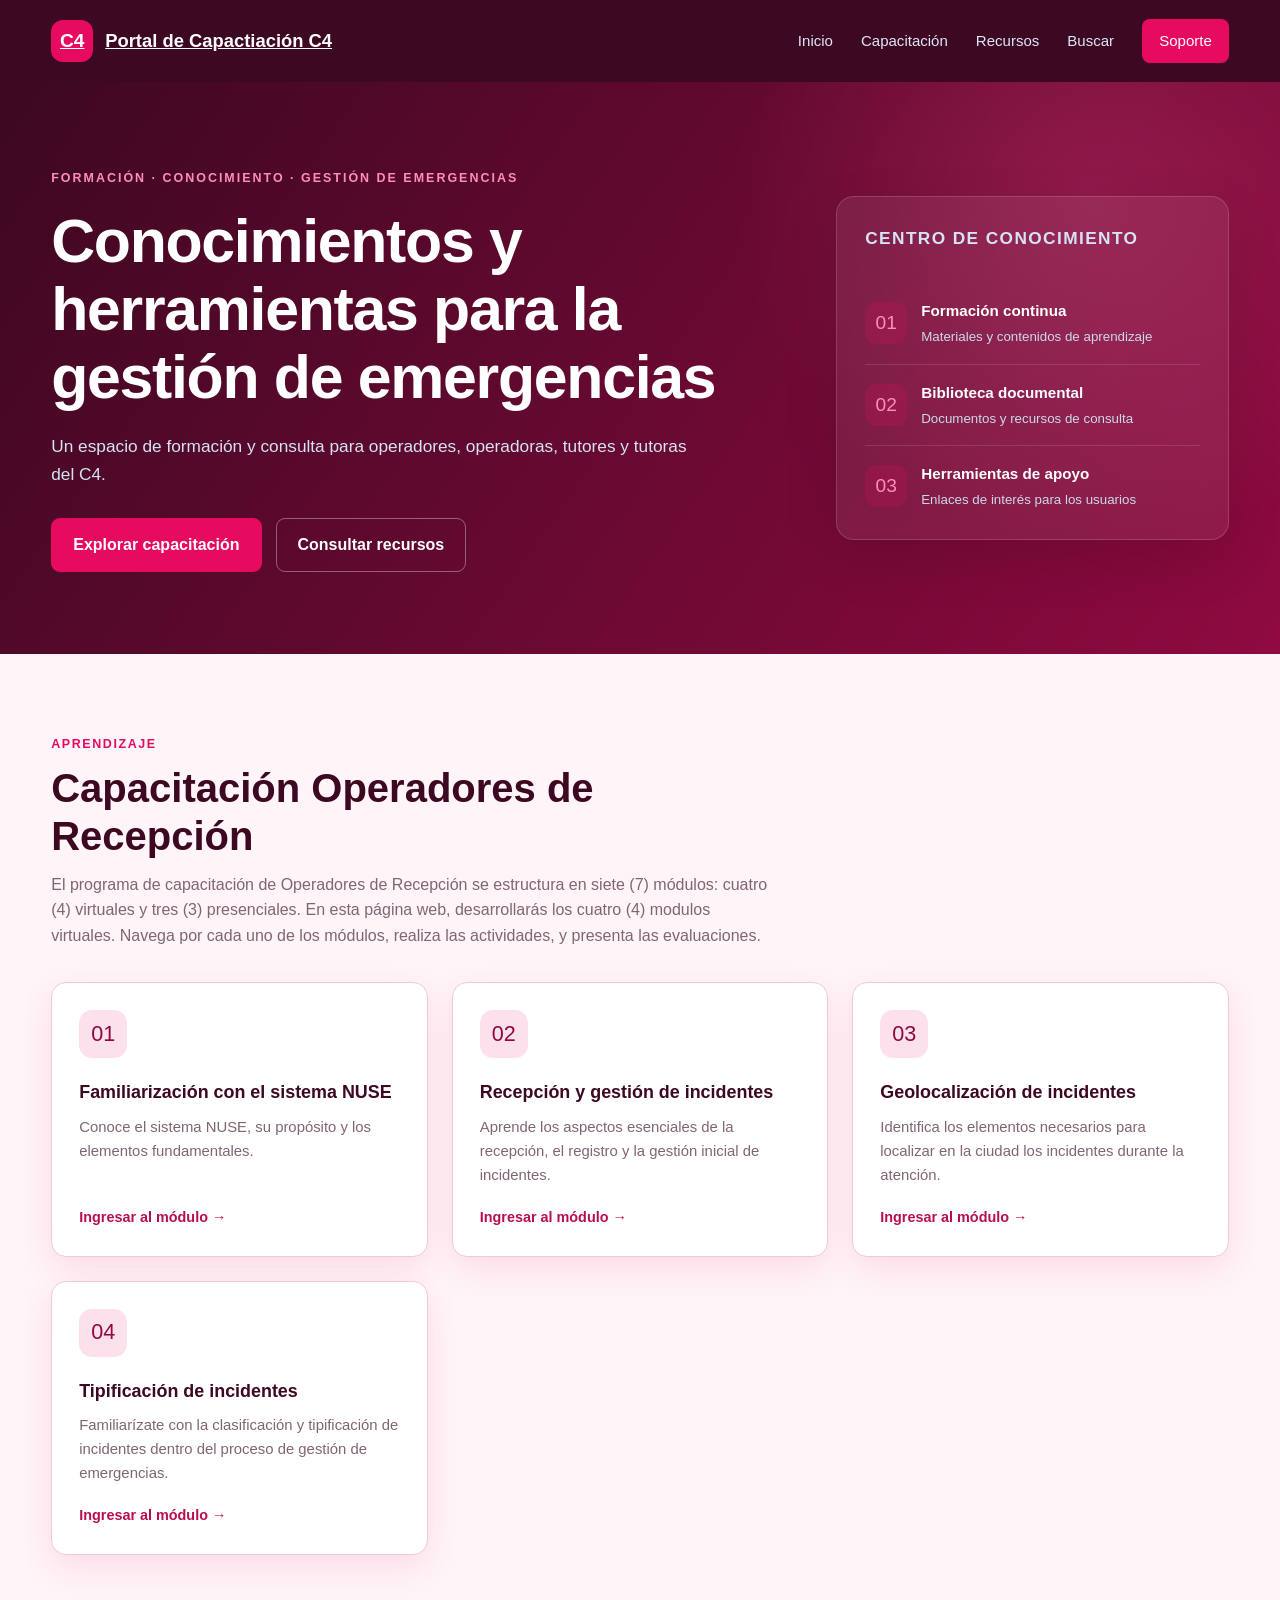
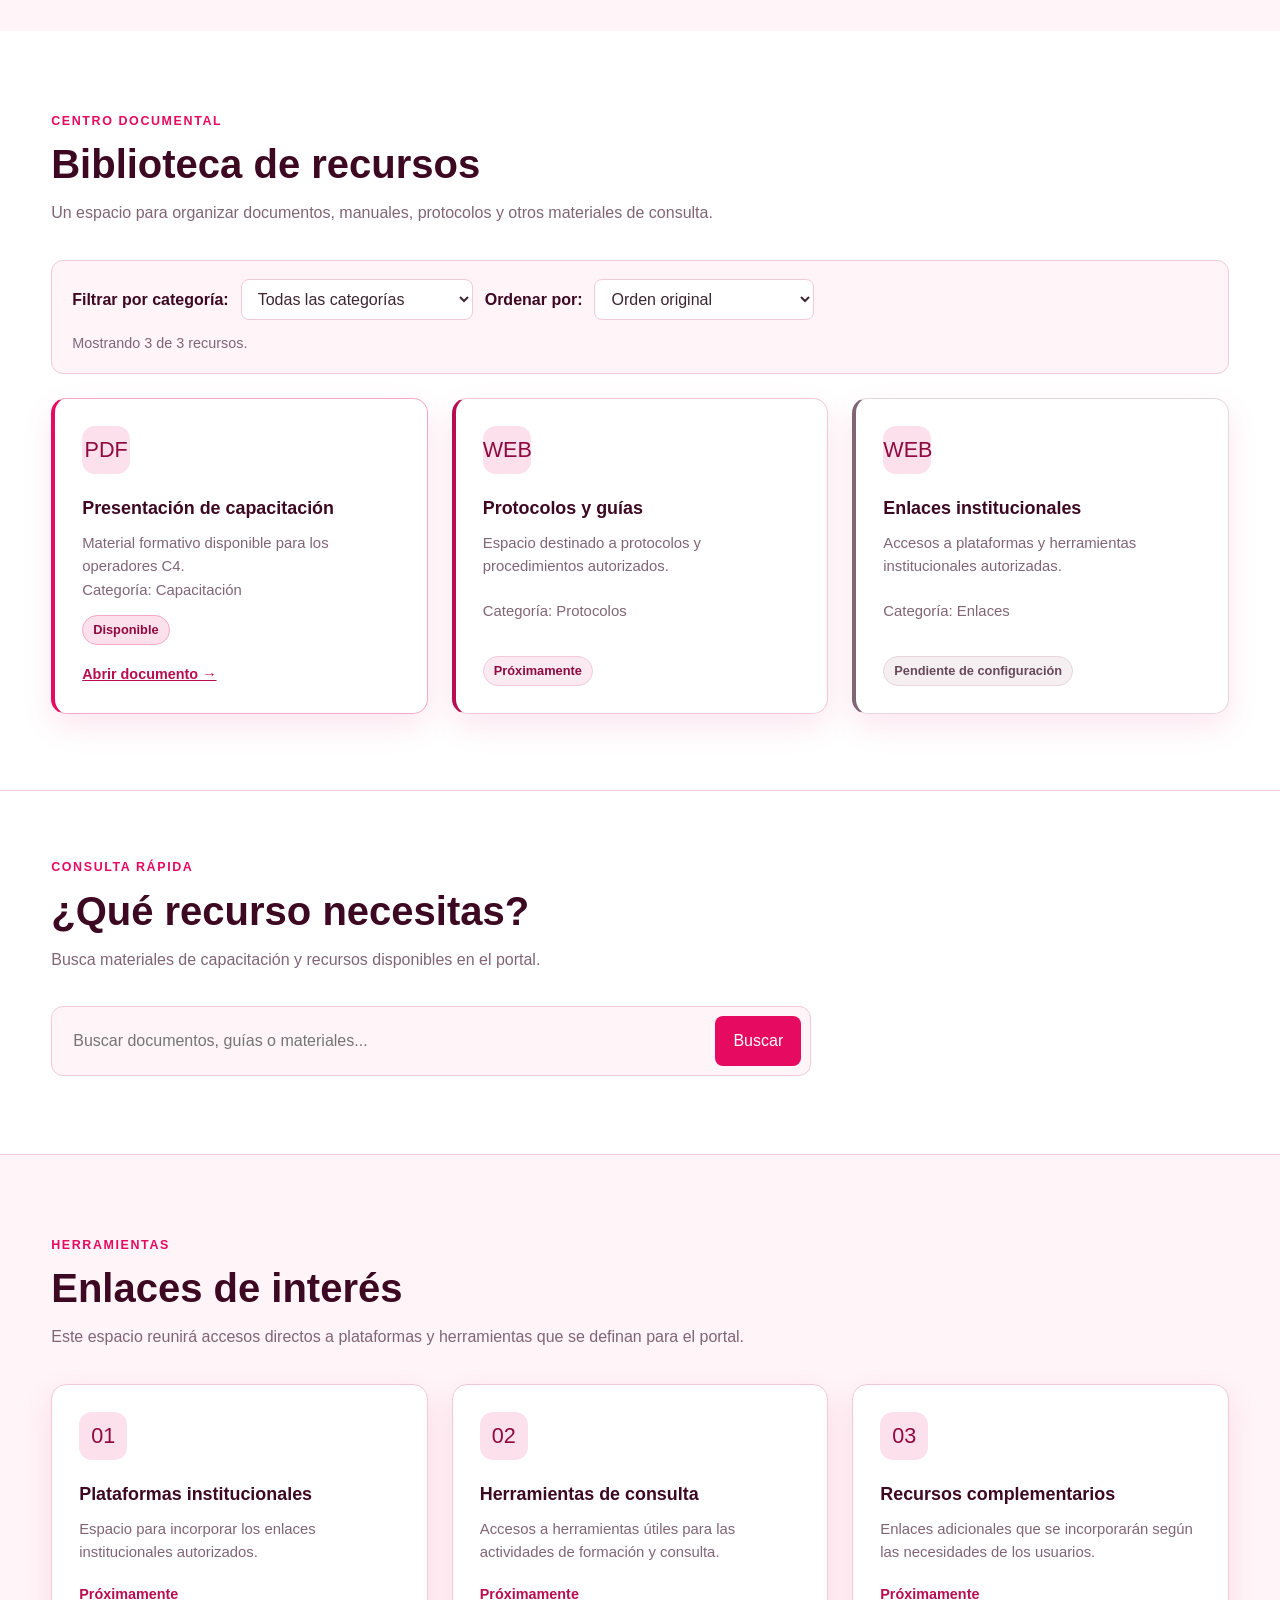
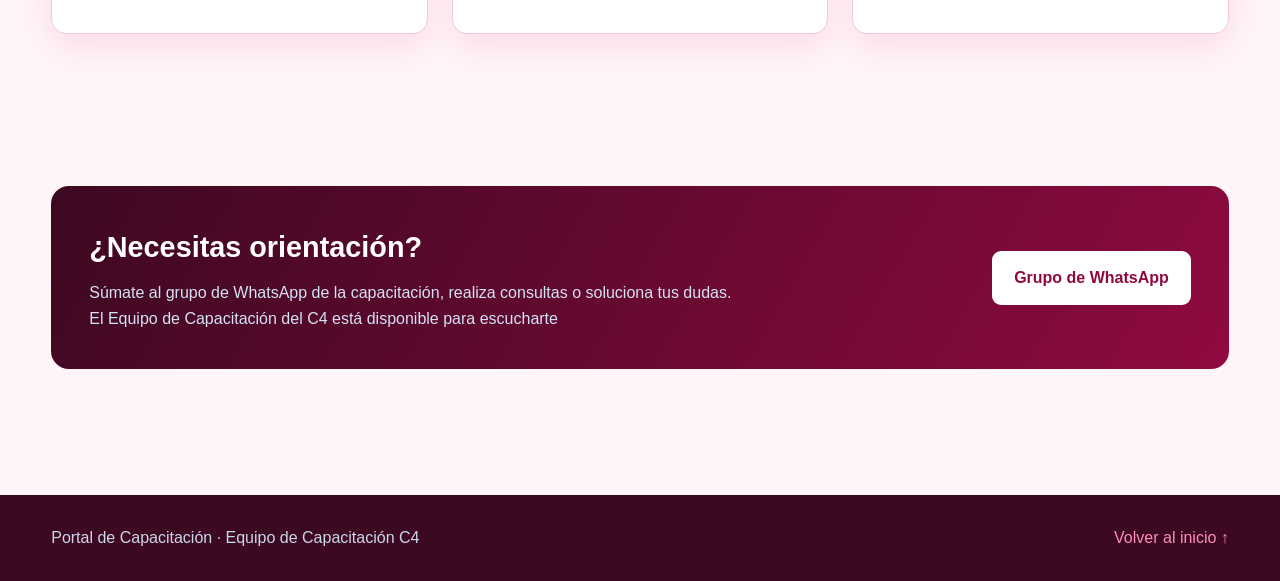
==== commit 12905251: "Update link text in index.html" ====
--- a/index.html
+++ b/index.html
@@ -179,7 +179,7 @@
                         de incidentes dentro del proceso de gestión de emergencias.
                     </p>
             
-                    <span class="card-link">Disponible a partir del 26/11/2026</span>
+                    <span class="card-link">Ingresar al módulo →</span>
                 </a>
             
             </div>
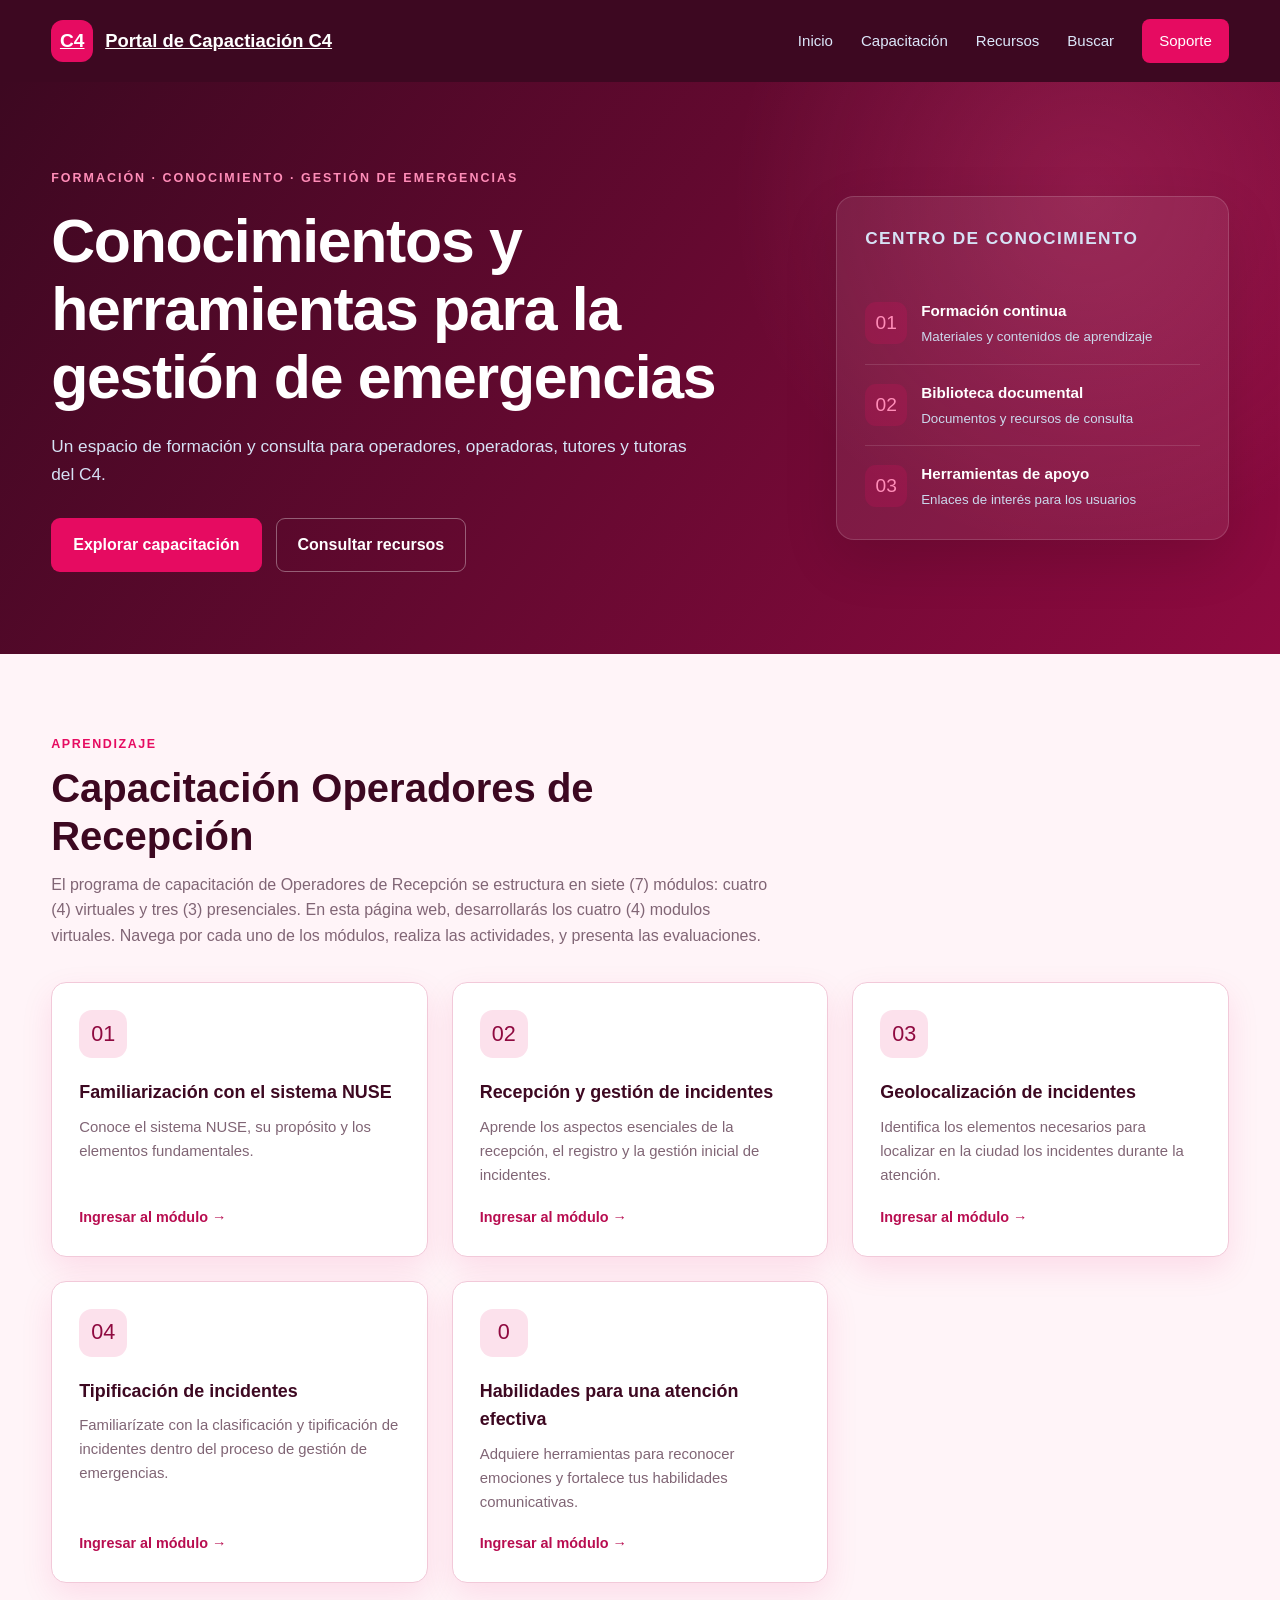
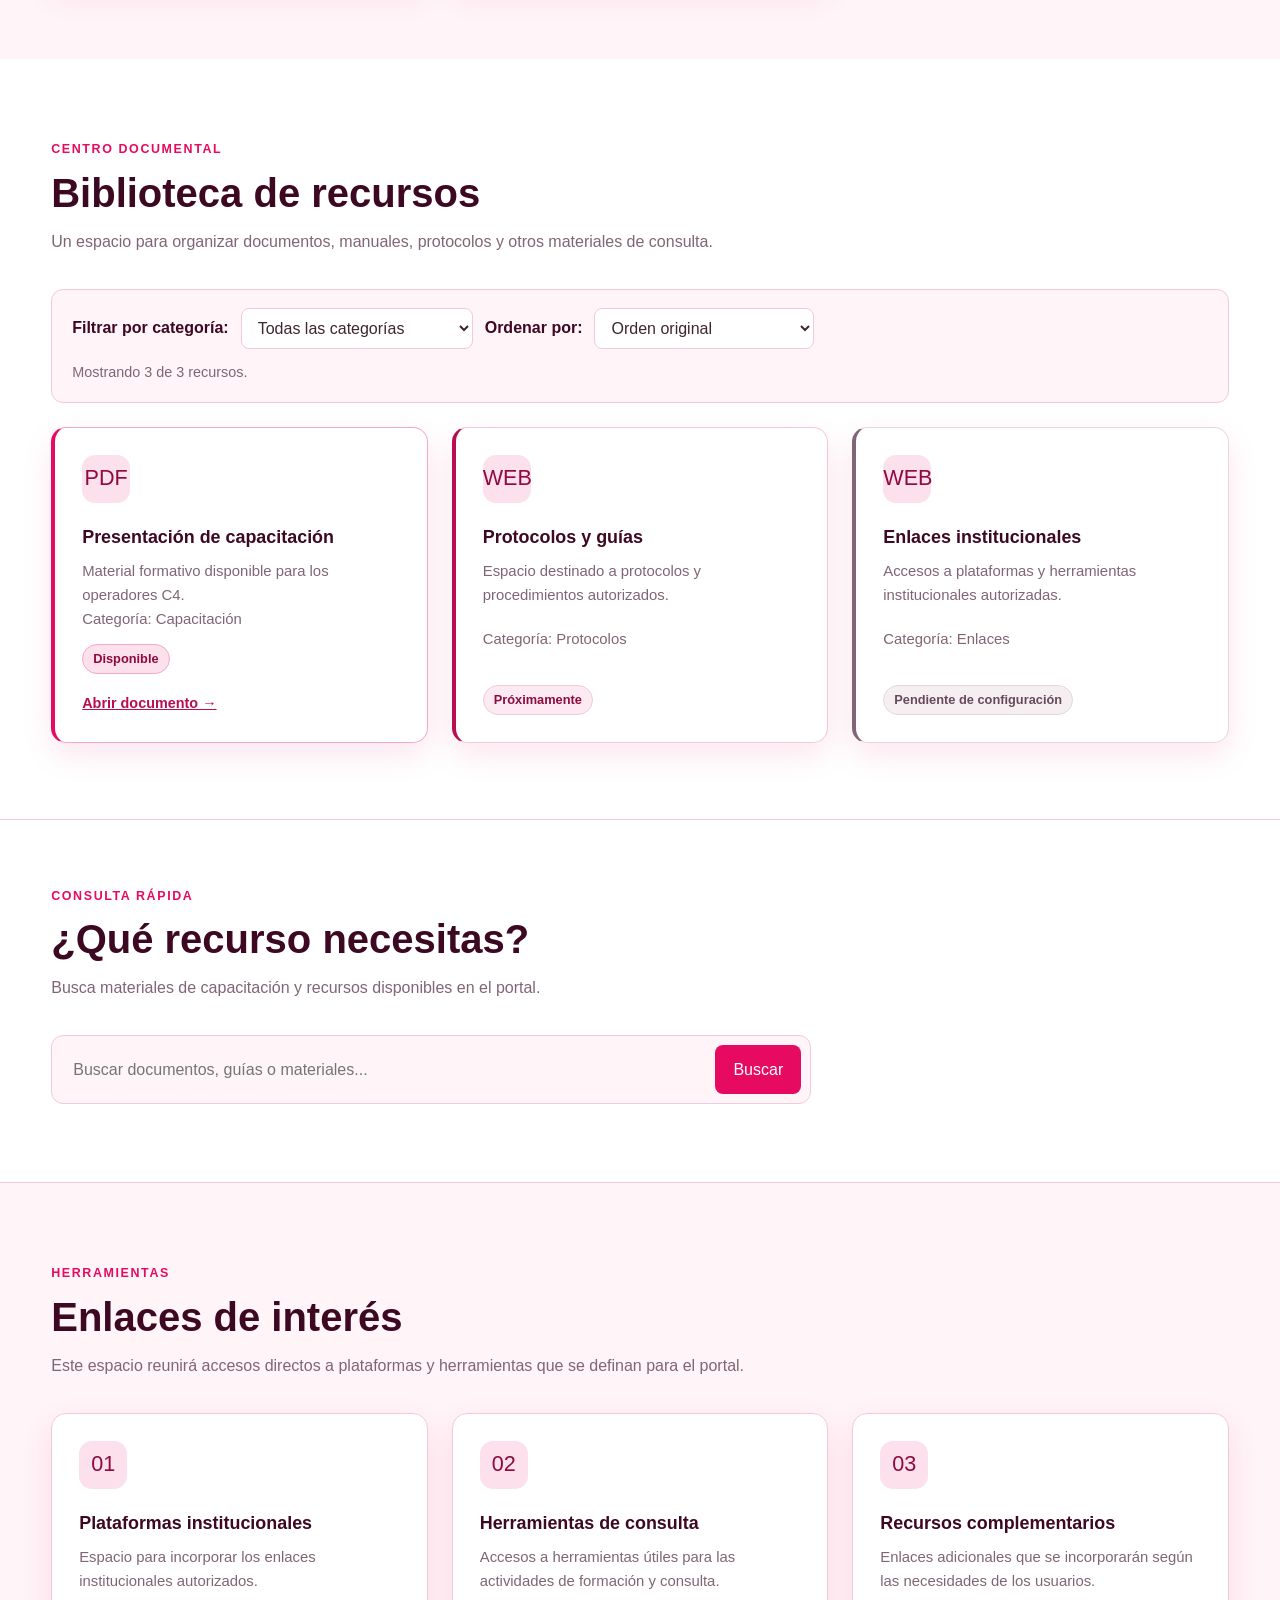
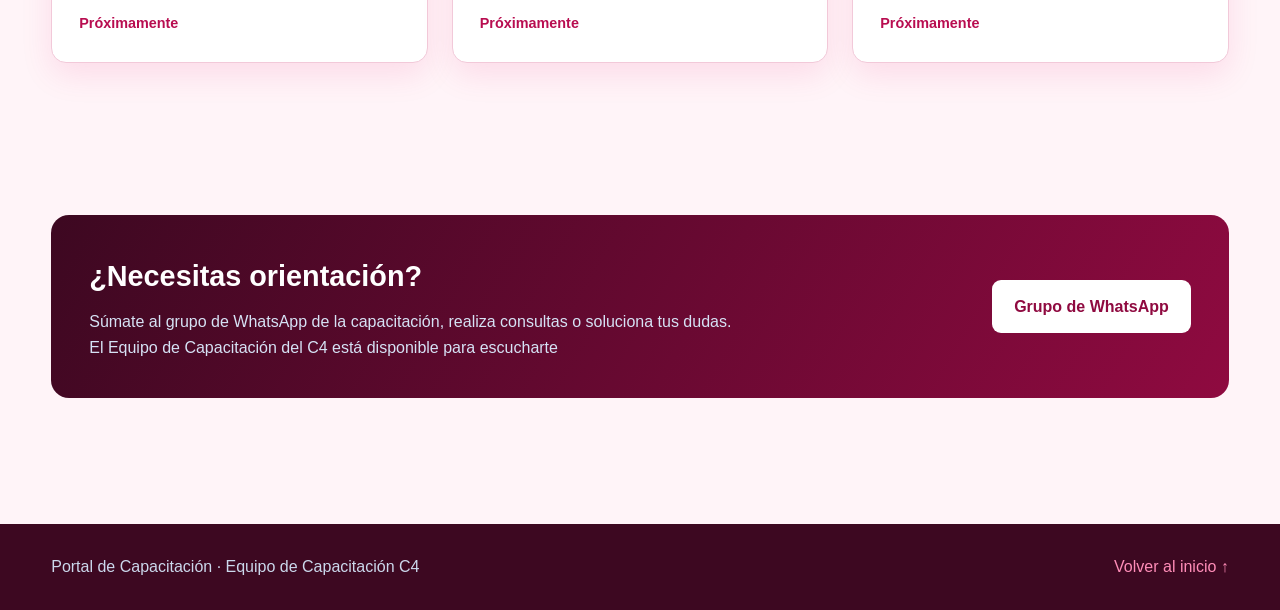
==== commit ff4b7f25: "Add resource card for effective attention skills module" ====
--- a/index.html
+++ b/index.html
@@ -181,7 +181,19 @@
             
                     <span class="card-link">Ingresar al módulo →</span>
                 </a>
-            
+                
+                <a class="resource-card" href="modulos/familiarizacion-psicosocial.html.html">
+                    <span class="resource-icon" aria-hidden="true">0</span>
+            
+                    <h3>Habilidades para una atención efectiva</h3>
+            
+                    <p>
+                        Adquiere herramientas para reconocer emociones y fortalece
+                        tus habilidades comunicativas.
+                    </p>
+            
+                    <span class="card-link">Ingresar al módulo →</span>
+                </a>
             </div>
 
             </div>
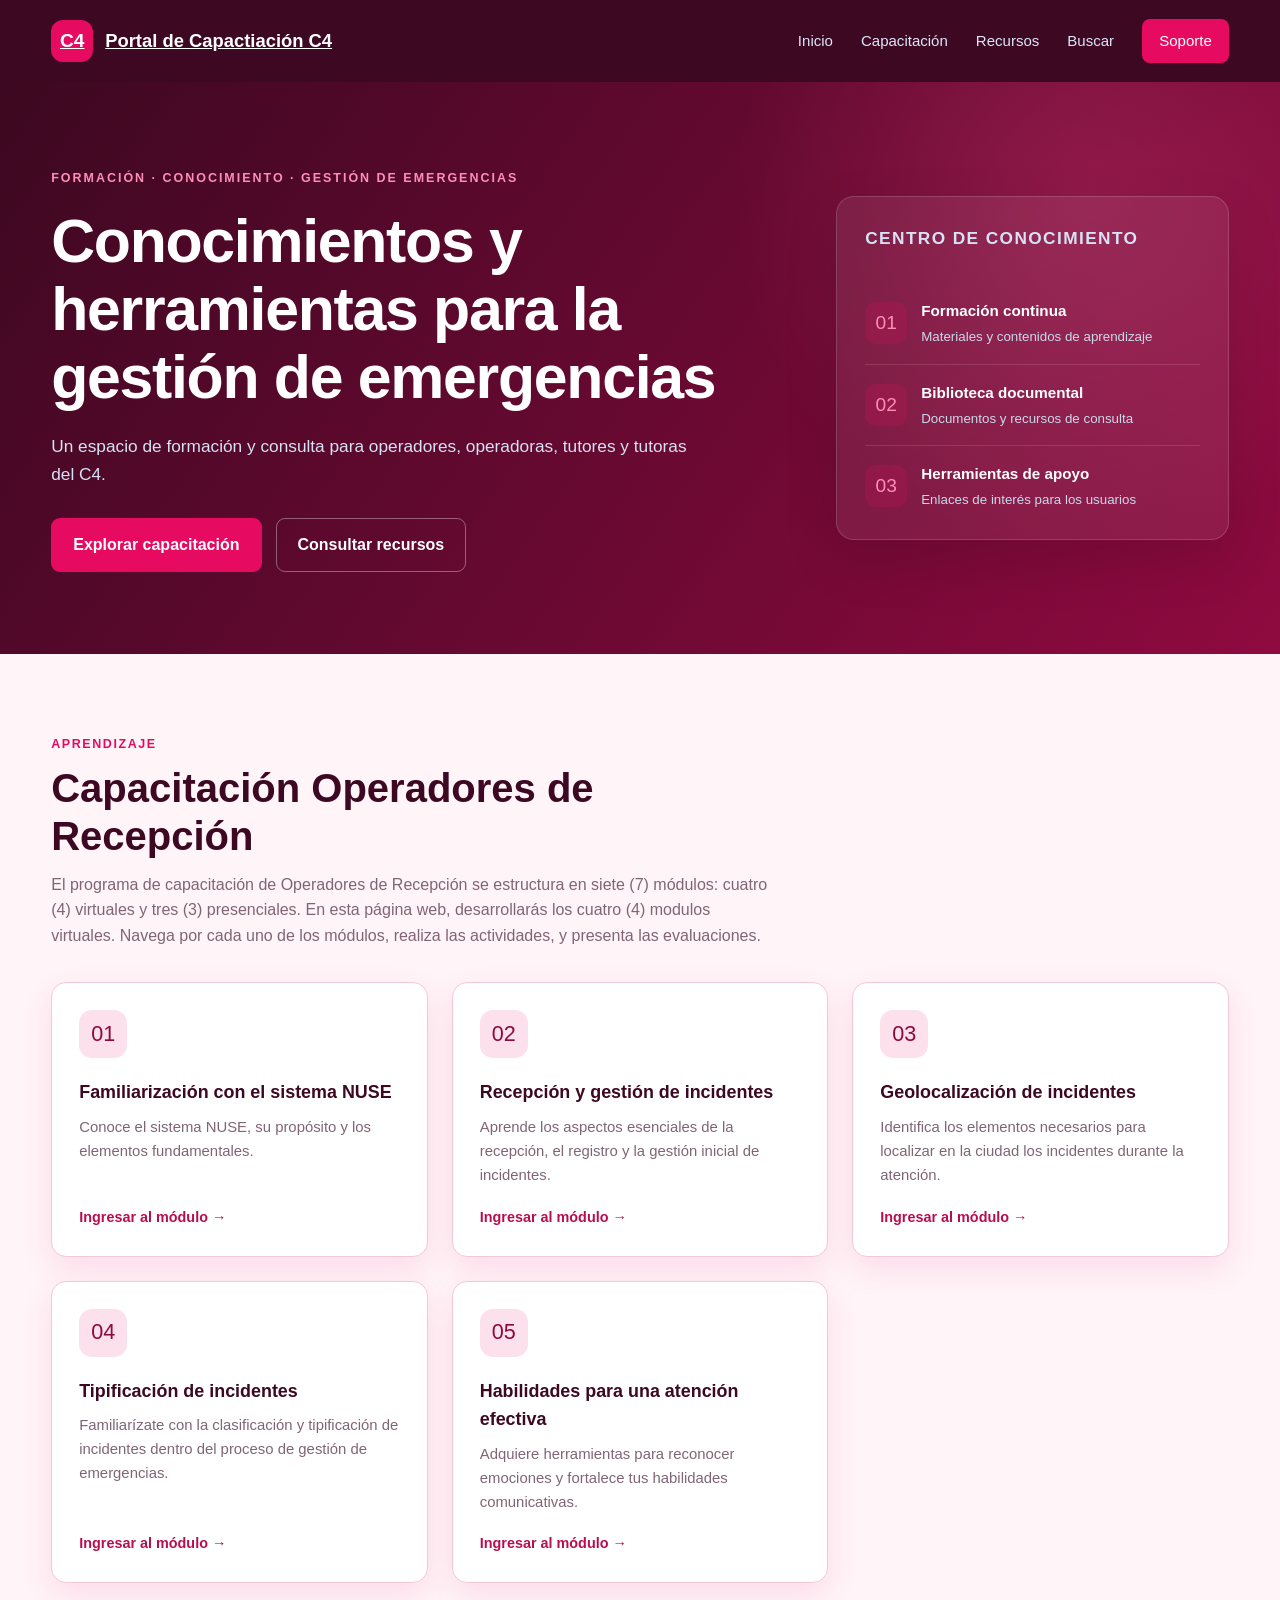
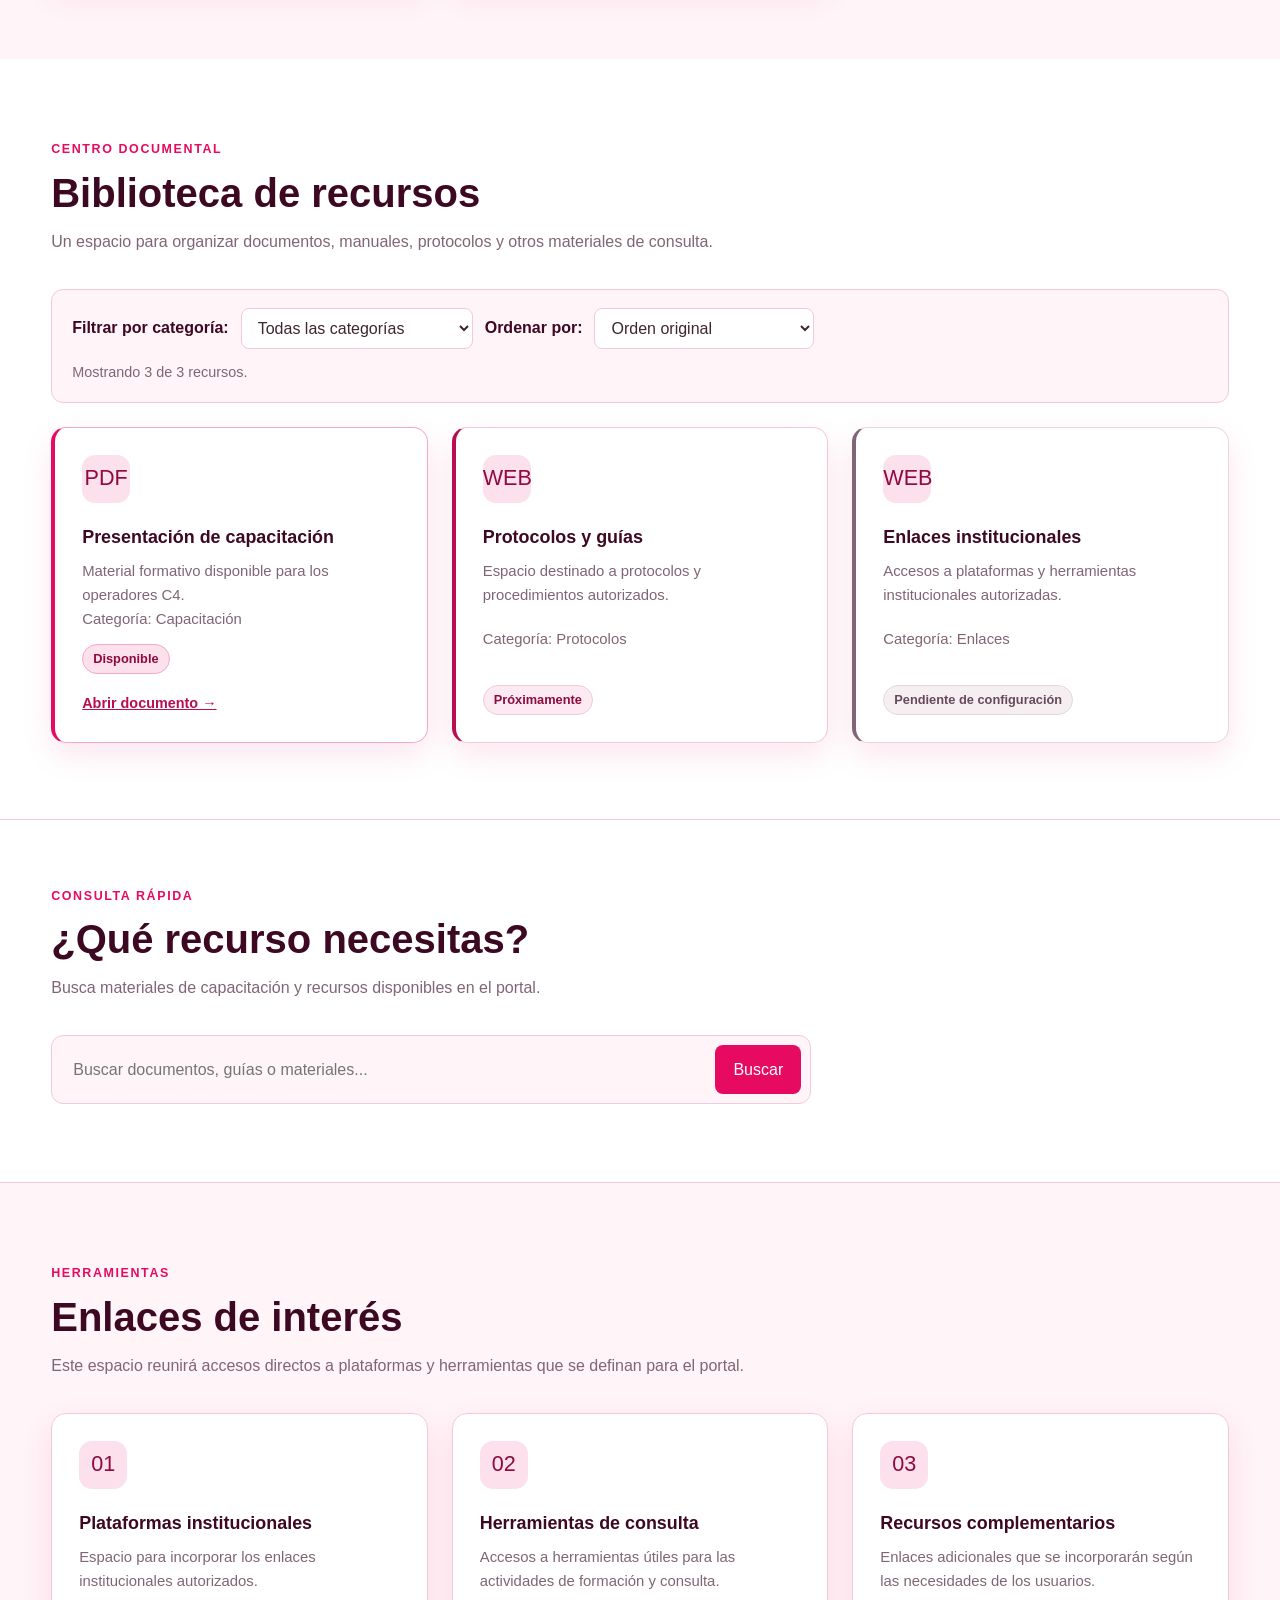
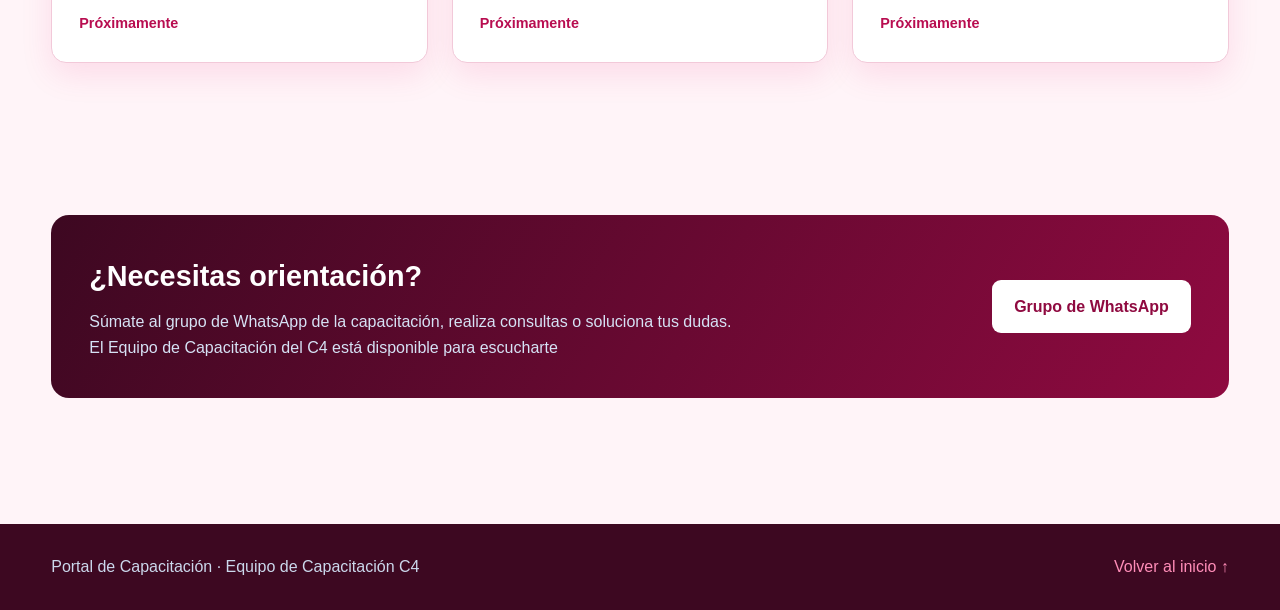
==== commit 1c4c656d: "Update resource icon count in index.html" ====
--- a/index.html
+++ b/index.html
@@ -183,7 +183,7 @@
                 </a>
                 
                 <a class="resource-card" href="modulos/familiarizacion-psicosocial.html.html">
-                    <span class="resource-icon" aria-hidden="true">0</span>
+                    <span class="resource-icon" aria-hidden="true">05</span>
             
                     <h3>Habilidades para una atención efectiva</h3>
             
